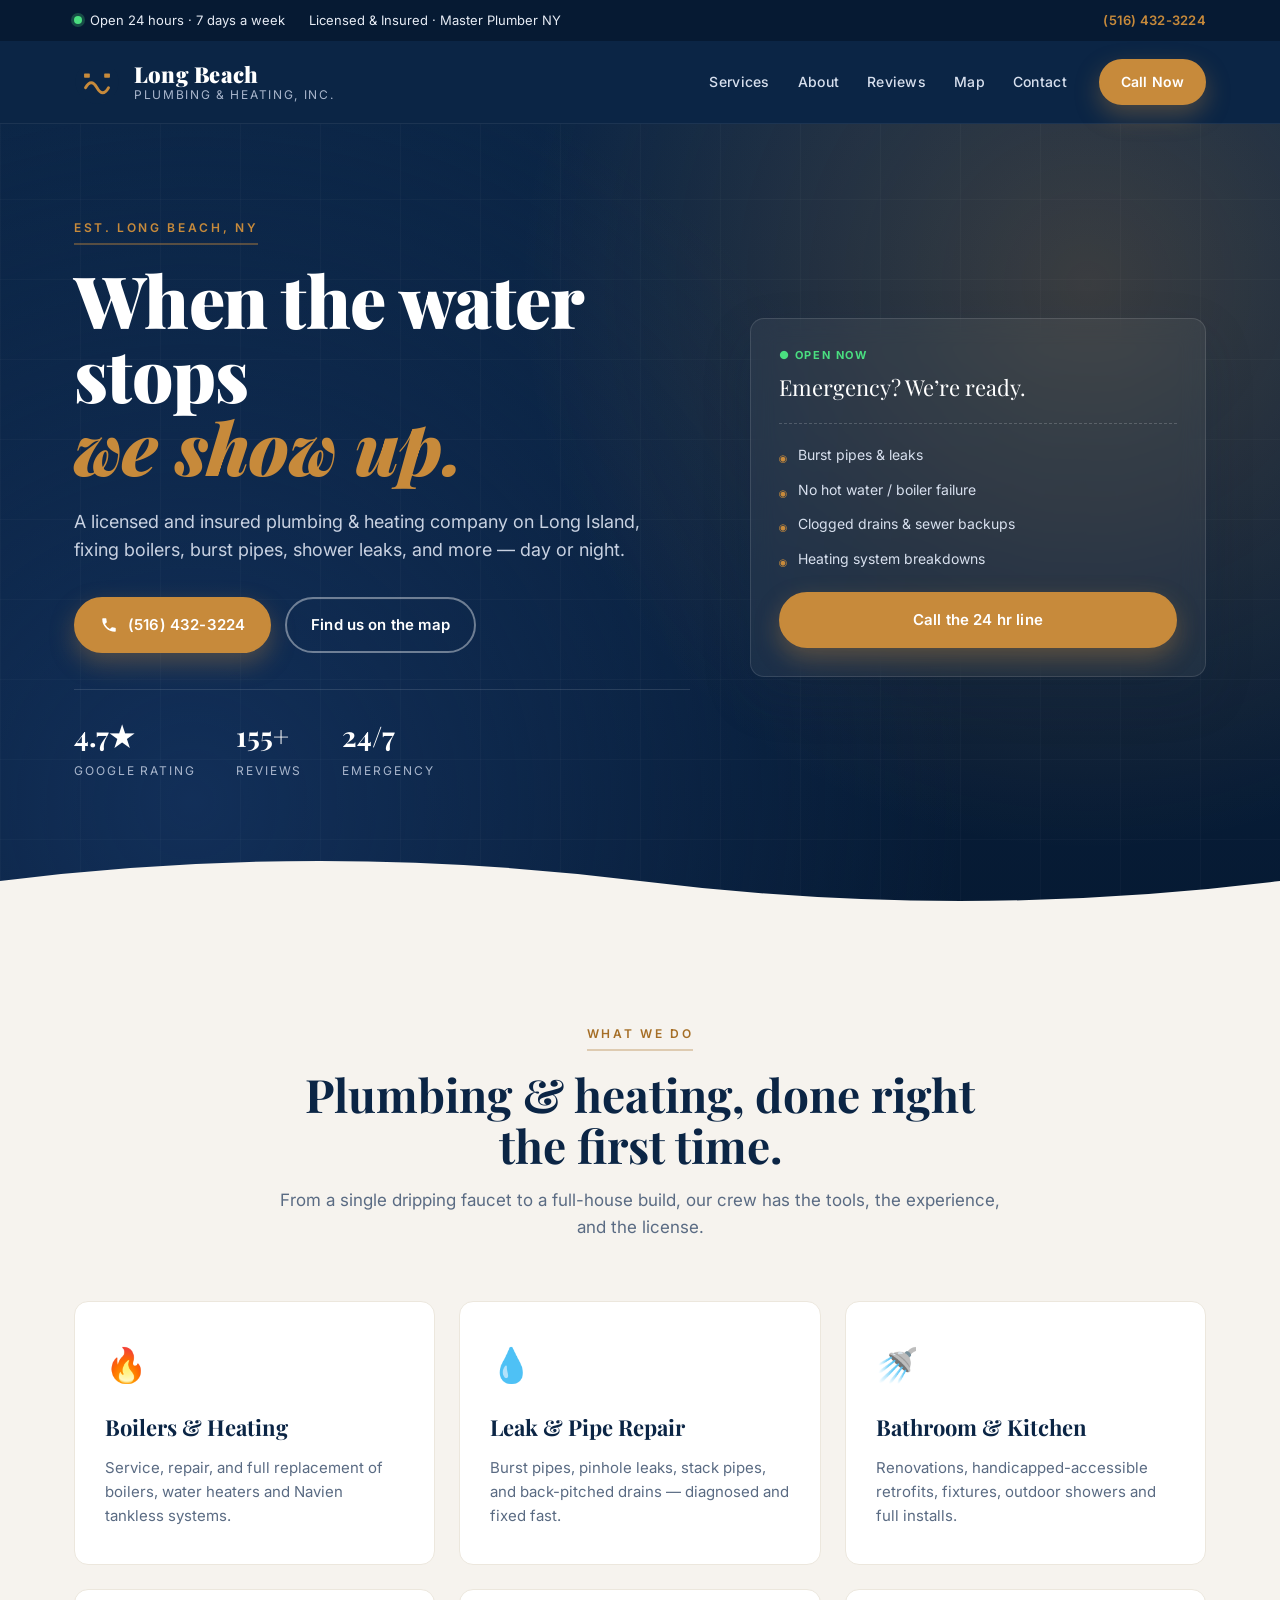
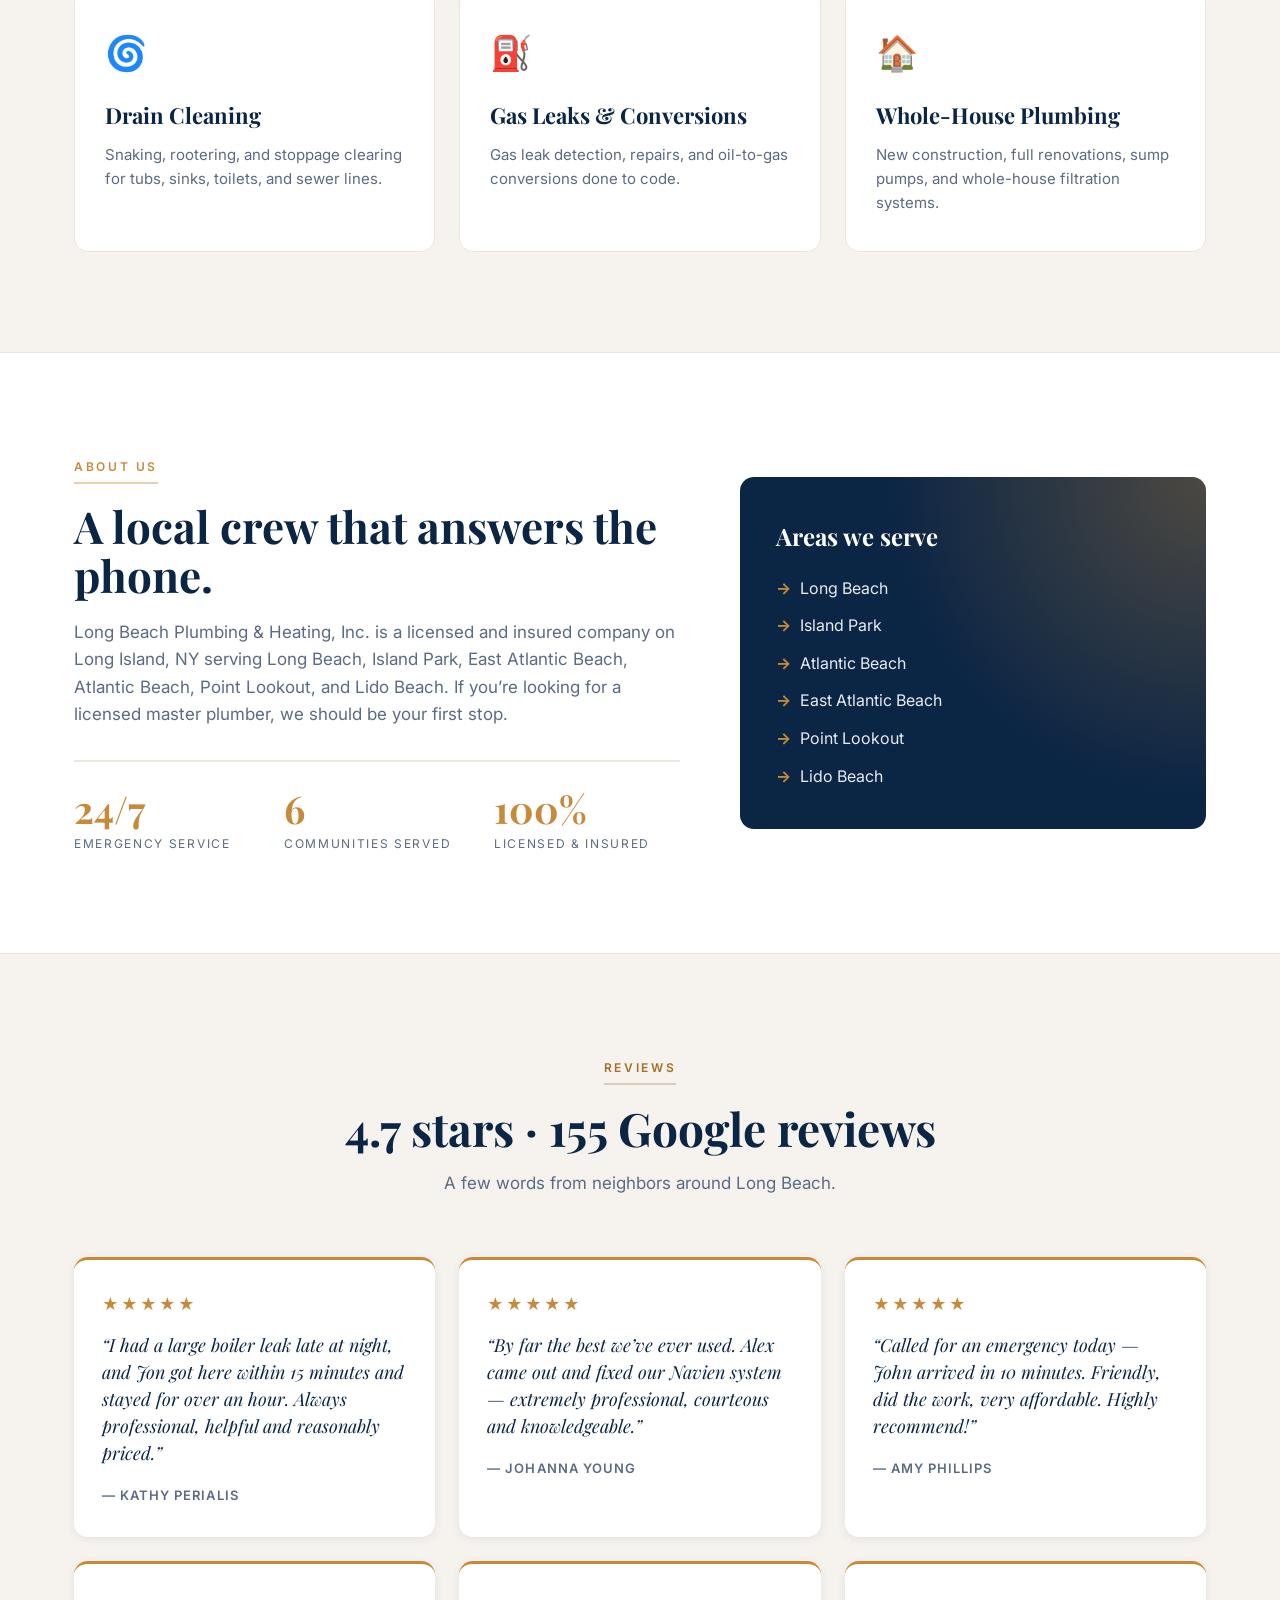
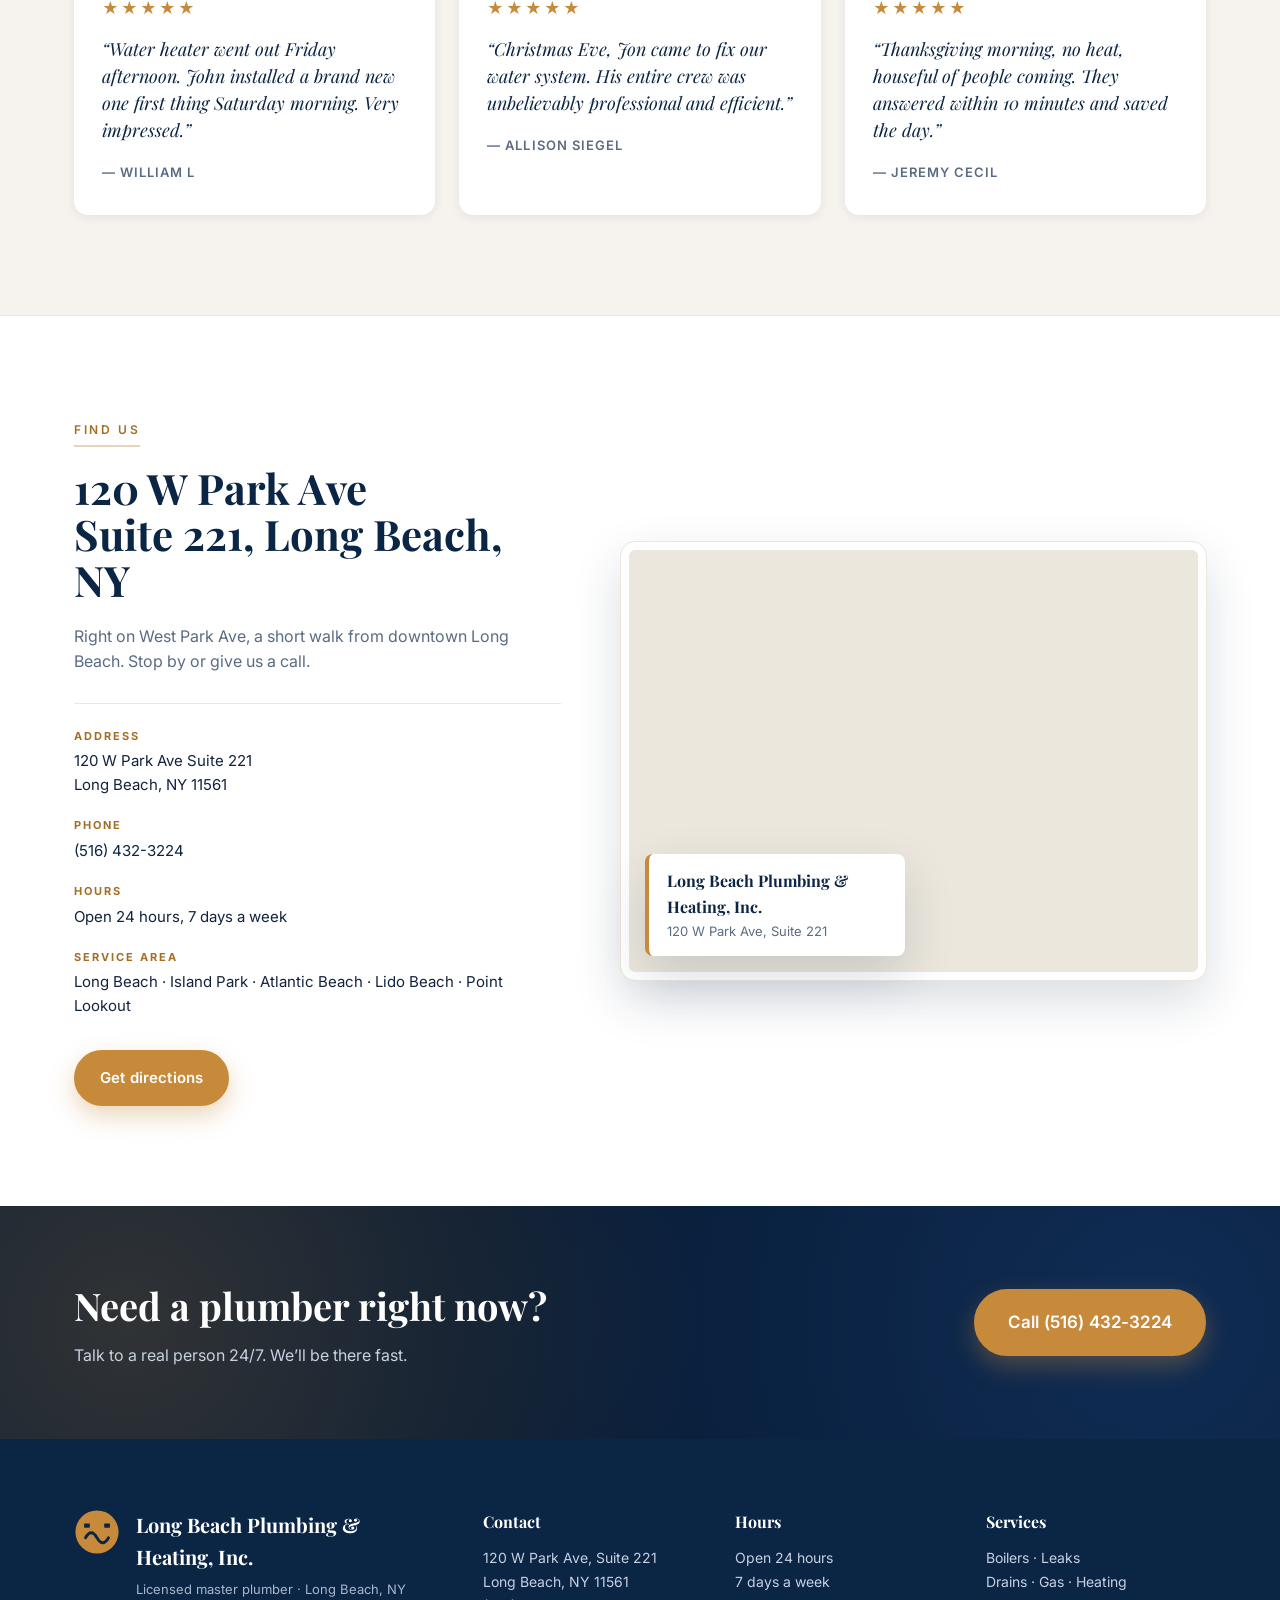
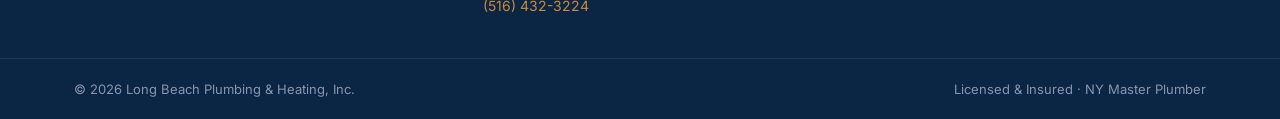
==== index.html @ 498b0de7 "Add Long Beach Plumbing & Heating site with map Build a static single-page site for Long Beach Plumb" ====
<!DOCTYPE html>
<html lang="en">
<head>
  <meta charset="UTF-8" />
  <meta name="viewport" content="width=device-width, initial-scale=1.0" />
  <title>Long Beach Plumbing &amp; Heating, Inc. — Licensed Master Plumbers</title>
  <meta name="description" content="Licensed, insured 24/7 plumbing and heating company serving Long Beach, Island Park, Atlantic Beach, Point Lookout and Lido Beach, NY." />
  <link rel="preconnect" href="https://fonts.googleapis.com" />
  <link rel="preconnect" href="https://fonts.gstatic.com" crossorigin />
  <link href="https://fonts.googleapis.com/css2?family=Inter:wght@400;500;600;700&family=Playfair+Display:wght@700;900&display=swap" rel="stylesheet" />
  <link rel="stylesheet" href="styles.css" />
</head>
<body>
  <!-- ========== TOP BAR ========== -->
  <div class="topbar">
    <div class="topbar-inner">
      <span class="topbar-item"><span class="dot"></span> Open 24 hours &middot; 7 days a week</span>
      <span class="topbar-item">Licensed &amp; Insured &middot; Master Plumber NY</span>
      <a class="topbar-call" href="tel:+15164323224">(516) 432-3224</a>
    </div>
  </div>

  <!-- ========== HEADER ========== -->
  <header class="site-header">
    <div class="container header-inner">
      <a class="brand" href="#top">
        <svg class="brand-mark" viewBox="0 0 64 64" aria-hidden="true">
          <circle cx="32" cy="32" r="30" fill="#0b2545"/>
          <path d="M16 40 Q24 26 32 40 T48 40" stroke="#c78a3b" stroke-width="4" fill="none" stroke-linecap="round"/>
          <rect x="14" y="20" width="8" height="6" rx="1" fill="#c78a3b"/>
          <rect x="42" y="20" width="8" height="6" rx="1" fill="#c78a3b"/>
        </svg>
        <span class="brand-text">
          <span class="brand-name">Long Beach</span>
          <span class="brand-sub">Plumbing &amp; Heating, Inc.</span>
        </span>
      </a>
      <nav class="nav">
        <a href="#services">Services</a>
        <a href="#about">About</a>
        <a href="#reviews">Reviews</a>
        <a href="#map">Map</a>
        <a href="#contact">Contact</a>
      </nav>
      <a class="btn btn-primary header-cta" href="tel:+15164323224">Call Now</a>
    </div>
  </header>

  <!-- ========== HERO ========== -->
  <section class="hero" id="top">
    <div class="hero-bg"></div>
    <div class="container hero-inner">
      <div class="hero-copy">
        <span class="eyebrow">Est. Long Beach, NY</span>
        <h1>When the water stops<br/><span class="accent">we show up.</span></h1>
        <p class="lead">
          A licensed and insured plumbing &amp; heating company on Long Island,
          fixing boilers, burst pipes, shower leaks, and more — day or night.
        </p>
        <div class="hero-cta-row">
          <a class="btn btn-primary" href="tel:+15164323224">
            <svg viewBox="0 0 24 24" width="18" height="18" aria-hidden="true"><path fill="currentColor" d="M6.6 10.8a15.1 15.1 0 006.6 6.6l2.2-2.2a1 1 0 011-.25 11.4 11.4 0 003.6.57 1 1 0 011 1V20a1 1 0 01-1 1A17 17 0 013 4a1 1 0 011-1h3.5a1 1 0 011 1 11.4 11.4 0 00.57 3.6 1 1 0 01-.25 1z"/></svg>
            (516) 432-3224
          </a>
          <a class="btn btn-ghost" href="#map">Find us on the map</a>
        </div>
        <ul class="hero-badges">
          <li><strong>4.7★</strong> Google Rating</li>
          <li><strong>155+</strong> Reviews</li>
          <li><strong>24/7</strong> Emergency</li>
        </ul>
      </div>
      <div class="hero-card">
        <div class="hero-card-head">
          <span class="status-pill">● Open Now</span>
          <span class="hero-card-title">Emergency? We&rsquo;re ready.</span>
        </div>
        <ul class="hero-card-list">
          <li><span>◉</span> Burst pipes &amp; leaks</li>
          <li><span>◉</span> No hot water / boiler failure</li>
          <li><span>◉</span> Clogged drains &amp; sewer backups</li>
          <li><span>◉</span> Heating system breakdowns</li>
        </ul>
        <a class="btn btn-primary btn-block" href="tel:+15164323224">Call the 24 hr line</a>
      </div>
    </div>
    <div class="hero-wave" aria-hidden="true">
      <svg viewBox="0 0 1440 80" preserveAspectRatio="none"><path fill="#f6f3ee" d="M0 40 Q 360 0 720 40 T 1440 40 V80 H0Z"/></svg>
    </div>
  </section>

  <!-- ========== SERVICES ========== -->
  <section class="services" id="services">
    <div class="container">
      <div class="section-head">
        <span class="eyebrow dark">What we do</span>
        <h2>Plumbing &amp; heating, done right the first time.</h2>
        <p>From a single dripping faucet to a full-house build, our crew has the tools, the experience, and the license.</p>
      </div>
      <div class="service-grid">
        <article class="service-card">
          <div class="service-ico">🔥</div>
          <h3>Boilers &amp; Heating</h3>
          <p>Service, repair, and full replacement of boilers, water heaters and Navien tankless systems.</p>
        </article>
        <article class="service-card">
          <div class="service-ico">💧</div>
          <h3>Leak &amp; Pipe Repair</h3>
          <p>Burst pipes, pinhole leaks, stack pipes, and back-pitched drains — diagnosed and fixed fast.</p>
        </article>
        <article class="service-card">
          <div class="service-ico">🚿</div>
          <h3>Bathroom &amp; Kitchen</h3>
          <p>Renovations, handicapped-accessible retrofits, fixtures, outdoor showers and full installs.</p>
        </article>
        <article class="service-card">
          <div class="service-ico">🌀</div>
          <h3>Drain Cleaning</h3>
          <p>Snaking, rootering, and stoppage clearing for tubs, sinks, toilets, and sewer lines.</p>
        </article>
        <article class="service-card">
          <div class="service-ico">⛽</div>
          <h3>Gas Leaks &amp; Conversions</h3>
          <p>Gas leak detection, repairs, and oil-to-gas conversions done to code.</p>
        </article>
        <article class="service-card">
          <div class="service-ico">🏠</div>
          <h3>Whole-House Plumbing</h3>
          <p>New construction, full renovations, sump pumps, and whole-house filtration systems.</p>
        </article>
      </div>
    </div>
  </section>

  <!-- ========== ABOUT ========== -->
  <section class="about" id="about">
    <div class="container about-inner">
      <div class="about-copy">
        <span class="eyebrow">About us</span>
        <h2>A local crew that answers the phone.</h2>
        <p>
          Long Beach Plumbing &amp; Heating, Inc. is a licensed and insured company on Long Island, NY
          serving Long Beach, Island Park, East Atlantic Beach, Atlantic Beach, Point Lookout, and Lido Beach.
          If you&rsquo;re looking for a licensed master plumber, we should be your first stop.
        </p>
        <div class="about-stats">
          <div><strong>24/7</strong><span>Emergency service</span></div>
          <div><strong>6</strong><span>Communities served</span></div>
          <div><strong>100%</strong><span>Licensed &amp; insured</span></div>
        </div>
      </div>
      <div class="about-panel">
        <h3>Areas we serve</h3>
        <ul>
          <li>Long Beach</li>
          <li>Island Park</li>
          <li>Atlantic Beach</li>
          <li>East Atlantic Beach</li>
          <li>Point Lookout</li>
          <li>Lido Beach</li>
        </ul>
      </div>
    </div>
  </section>

  <!-- ========== REVIEWS ========== -->
  <section class="reviews" id="reviews">
    <div class="container">
      <div class="section-head">
        <span class="eyebrow dark">Reviews</span>
        <h2>4.7 stars &middot; 155 Google reviews</h2>
        <p>A few words from neighbors around Long Beach.</p>
      </div>
      <div class="review-grid">
        <figure class="review-card">
          <div class="stars">★★★★★</div>
          <blockquote>
            &ldquo;I had a large boiler leak late at night, and Jon got here within 15 minutes
            and stayed for over an hour. Always professional, helpful and reasonably priced.&rdquo;
          </blockquote>
          <figcaption>— Kathy Perialis</figcaption>
        </figure>
        <figure class="review-card">
          <div class="stars">★★★★★</div>
          <blockquote>
            &ldquo;By far the best we&rsquo;ve ever used. Alex came out and fixed our Navien system —
            extremely professional, courteous and knowledgeable.&rdquo;
          </blockquote>
          <figcaption>— Johanna Young</figcaption>
        </figure>
        <figure class="review-card">
          <div class="stars">★★★★★</div>
          <blockquote>
            &ldquo;Called for an emergency today — John arrived in 10 minutes. Friendly, did the work,
            very affordable. Highly recommend!&rdquo;
          </blockquote>
          <figcaption>— Amy Phillips</figcaption>
        </figure>
        <figure class="review-card">
          <div class="stars">★★★★★</div>
          <blockquote>
            &ldquo;Water heater went out Friday afternoon. John installed a brand new one first thing
            Saturday morning. Very impressed.&rdquo;
          </blockquote>
          <figcaption>— William L</figcaption>
        </figure>
        <figure class="review-card">
          <div class="stars">★★★★★</div>
          <blockquote>
            &ldquo;Christmas Eve, Jon came to fix our water system. His entire crew was unbelievably
            professional and efficient.&rdquo;
          </blockquote>
          <figcaption>— Allison Siegel</figcaption>
        </figure>
        <figure class="review-card">
          <div class="stars">★★★★★</div>
          <blockquote>
            &ldquo;Thanksgiving morning, no heat, houseful of people coming. They answered within 10
            minutes and saved the day.&rdquo;
          </blockquote>
          <figcaption>— Jeremy Cecil</figcaption>
        </figure>
      </div>
    </div>
  </section>

  <!-- ========== MAP ========== -->
  <section class="map-section" id="map">
    <div class="container map-inner">
      <div class="map-copy">
        <span class="eyebrow dark">Find us</span>
        <h2>120 W Park Ave<br/>Suite 221, Long Beach, NY</h2>
        <p>Right on West Park Ave, a short walk from downtown Long Beach. Stop by or give us a call.</p>
        <dl class="map-info">
          <div>
            <dt>Address</dt>
            <dd>120 W Park Ave Suite 221<br/>Long Beach, NY 11561</dd>
          </div>
          <div>
            <dt>Phone</dt>
            <dd><a href="tel:+15164323224">(516) 432-3224</a></dd>
          </div>
          <div>
            <dt>Hours</dt>
            <dd>Open 24 hours, 7 days a week</dd>
          </div>
          <div>
            <dt>Service area</dt>
            <dd>Long Beach &middot; Island Park &middot; Atlantic Beach &middot; Lido Beach &middot; Point Lookout</dd>
          </div>
        </dl>
        <a class="btn btn-primary" href="https://www.google.com/maps/dir/?api=1&destination=120+W+Park+Ave+Suite+221,+Long+Beach,+NY+11561" target="_blank" rel="noopener">Get directions</a>
      </div>
      <div class="map-frame">
        <div class="map-frame-inner">
          <iframe
            title="Map to Long Beach Plumbing & Heating, Inc."
            src="https://www.google.com/maps?q=120+W+Park+Ave+Suite+221,+Long+Beach,+NY+11561&output=embed"
            loading="lazy"
            referrerpolicy="no-referrer-when-downgrade"
            allowfullscreen></iframe>
        </div>
        <div class="map-tag">
          <strong>Long Beach Plumbing &amp; Heating, Inc.</strong>
          <span>120 W Park Ave, Suite 221</span>
        </div>
      </div>
    </div>
  </section>

  <!-- ========== CTA STRIP ========== -->
  <section class="cta-strip" id="contact">
    <div class="container cta-inner">
      <div>
        <h2>Need a plumber right now?</h2>
        <p>Talk to a real person 24/7. We&rsquo;ll be there fast.</p>
      </div>
      <a class="btn btn-primary btn-lg" href="tel:+15164323224">Call (516) 432-3224</a>
    </div>
  </section>

  <!-- ========== FOOTER ========== -->
  <footer class="site-footer">
    <div class="container footer-inner">
      <div class="footer-brand">
        <svg class="brand-mark" viewBox="0 0 64 64" aria-hidden="true">
          <circle cx="32" cy="32" r="30" fill="#c78a3b"/>
          <path d="M16 40 Q24 26 32 40 T48 40" stroke="#0b2545" stroke-width="4" fill="none" stroke-linecap="round"/>
          <rect x="14" y="20" width="8" height="6" rx="1" fill="#0b2545"/>
          <rect x="42" y="20" width="8" height="6" rx="1" fill="#0b2545"/>
        </svg>
        <div>
          <strong>Long Beach Plumbing &amp; Heating, Inc.</strong>
          <p>Licensed master plumber &middot; Long Beach, NY</p>
        </div>
      </div>
      <div class="footer-cols">
        <div>
          <h4>Contact</h4>
          <p>120 W Park Ave, Suite 221<br/>Long Beach, NY 11561</p>
          <p><a href="tel:+15164323224">(516) 432-3224</a></p>
        </div>
        <div>
          <h4>Hours</h4>
          <p>Open 24 hours<br/>7 days a week</p>
        </div>
        <div>
          <h4>Services</h4>
          <p>Boilers &middot; Leaks<br/>Drains &middot; Gas &middot; Heating</p>
        </div>
      </div>
    </div>
    <div class="footer-bottom">
      <div class="container">
        <span>&copy; <span id="year"></span> Long Beach Plumbing &amp; Heating, Inc.</span>
        <span>Licensed &amp; Insured &middot; NY Master Plumber</span>
      </div>
    </div>
  </footer>

  <script src="script.js"></script>
</body>
</html>
---- styles.css ----
/* ============================================================
   Long Beach Plumbing & Heating — styles
   Palette: deep navy + warm copper + bone background
   Feel: editorial / masthead-style, distinct from our other
   lawn-service site which used a green/organic aesthetic.
   ============================================================ */

:root {
  --navy: #0b2545;
  --navy-2: #13315c;
  --navy-deep: #061a33;
  --copper: #c78a3b;
  --copper-dark: #a56e26;
  --bone: #f6f3ee;
  --bone-2: #ece7dd;
  --ink: #12233d;
  --muted: #5a6b83;
  --white: #ffffff;
  --radius: 14px;
  --radius-sm: 8px;
  --shadow-sm: 0 2px 10px rgba(11, 37, 69, 0.08);
  --shadow: 0 20px 50px rgba(11, 37, 69, 0.16);
  --serif: "Playfair Display", Georgia, serif;
  --sans: "Inter", system-ui, -apple-system, Segoe UI, Roboto, sans-serif;
}

* { box-sizing: border-box; }

html { scroll-behavior: smooth; }

body {
  margin: 0;
  font-family: var(--sans);
  color: var(--ink);
  background: var(--bone);
  line-height: 1.6;
  -webkit-font-smoothing: antialiased;
}

img, svg { max-width: 100%; display: block; }

a { color: var(--navy); text-decoration: none; }
a:hover { color: var(--copper-dark); }

.container {
  width: 100%;
  max-width: 1180px;
  margin: 0 auto;
  padding: 0 24px;
}

/* ---------- Buttons ---------- */
.btn {
  display: inline-flex;
  align-items: center;
  justify-content: center;
  gap: 10px;
  padding: 14px 24px;
  border-radius: 999px;
  font-weight: 600;
  font-size: 15px;
  letter-spacing: 0.01em;
  cursor: pointer;
  border: 2px solid transparent;
  transition: transform .15s ease, box-shadow .15s ease, background .15s ease, color .15s ease;
  white-space: nowrap;
}
.btn-primary {
  background: var(--copper);
  color: #fff;
  border-color: var(--copper);
  box-shadow: 0 10px 24px rgba(199, 138, 59, 0.35);
}
.btn-primary:hover {
  background: var(--copper-dark);
  border-color: var(--copper-dark);
  color: #fff;
  transform: translateY(-1px);
}
.btn-ghost {
  background: transparent;
  color: #fff;
  border-color: rgba(255,255,255,0.4);
}
.btn-ghost:hover {
  background: rgba(255,255,255,0.08);
  color: #fff;
}
.btn-block { width: 100%; }
.btn-lg { padding: 18px 32px; font-size: 17px; }

/* ---------- Top Bar ---------- */
.topbar {
  background: var(--navy-deep);
  color: #e7ecf5;
  font-size: 13px;
}
.topbar-inner {
  max-width: 1180px;
  margin: 0 auto;
  padding: 10px 24px;
  display: flex;
  align-items: center;
  gap: 24px;
  flex-wrap: wrap;
}
.topbar-item { display: inline-flex; align-items: center; gap: 8px; }
.dot {
  width: 8px; height: 8px; border-radius: 50%;
  background: #4ade80; box-shadow: 0 0 0 3px rgba(74, 222, 128, 0.25);
}
.topbar-call {
  margin-left: auto;
  color: var(--copper);
  font-weight: 600;
  letter-spacing: 0.02em;
}
.topbar-call:hover { color: #e8a458; }

/* ---------- Header ---------- */
.site-header {
  background: var(--navy);
  color: #fff;
  position: sticky;
  top: 0;
  z-index: 50;
  border-bottom: 1px solid rgba(255,255,255,0.07);
}
.header-inner {
  display: flex;
  align-items: center;
  gap: 32px;
  padding-top: 18px;
  padding-bottom: 18px;
}
.brand {
  display: flex; align-items: center; gap: 14px;
  color: #fff;
}
.brand:hover { color: #fff; }
.brand-mark { width: 46px; height: 46px; flex-shrink: 0; }
.brand-text { display: flex; flex-direction: column; line-height: 1.1; }
.brand-name {
  font-family: var(--serif);
  font-weight: 900;
  font-size: 22px;
  letter-spacing: 0.01em;
}
.brand-sub {
  font-size: 12px;
  letter-spacing: 0.14em;
  text-transform: uppercase;
  color: #a9b6cc;
  margin-top: 2px;
}
.nav {
  display: flex;
  gap: 28px;
  margin-left: auto;
}
.nav a {
  color: #d8e0ee;
  font-size: 14px;
  font-weight: 500;
  letter-spacing: 0.02em;
  position: relative;
  padding: 6px 0;
}
.nav a::after {
  content: "";
  position: absolute;
  left: 0; right: 0; bottom: 0;
  height: 2px;
  background: var(--copper);
  transform: scaleX(0);
  transform-origin: left;
  transition: transform .25s ease;
}
.nav a:hover { color: #fff; }
.nav a:hover::after { transform: scaleX(1); }
.header-cta { padding: 10px 20px; font-size: 14px; }

/* ---------- Hero ---------- */
.hero {
  position: relative;
  background: var(--navy);
  color: #fff;
  overflow: hidden;
  padding: 90px 0 140px;
}
.hero-bg {
  position: absolute;
  inset: 0;
  background:
    radial-gradient(circle at 85% 20%, rgba(199,138,59,0.25) 0%, transparent 45%),
    radial-gradient(circle at 15% 85%, rgba(19,49,92,0.9) 0%, transparent 60%),
    linear-gradient(180deg, #0b2545 0%, #061a33 100%);
}
.hero-bg::before {
  content: "";
  position: absolute;
  inset: 0;
  background-image:
    repeating-linear-gradient(90deg, rgba(255,255,255,0.035) 0 1px, transparent 1px 80px),
    repeating-linear-gradient(0deg,  rgba(255,255,255,0.035) 0 1px, transparent 1px 80px);
  opacity: 0.7;
}
.hero-inner {
  position: relative;
  display: grid;
  grid-template-columns: 1.35fr 1fr;
  gap: 60px;
  align-items: center;
}
.eyebrow {
  display: inline-block;
  font-size: 12px;
  font-weight: 600;
  letter-spacing: 0.22em;
  text-transform: uppercase;
  color: var(--copper);
  margin-bottom: 18px;
  padding-bottom: 6px;
  border-bottom: 2px solid rgba(199,138,59,0.4);
}
.eyebrow.dark { color: var(--copper-dark); border-color: rgba(165,110,38,0.3); }

.hero h1 {
  font-family: var(--serif);
  font-weight: 900;
  font-size: clamp(42px, 6vw, 72px);
  line-height: 1.02;
  margin: 0 0 24px;
  letter-spacing: -0.01em;
}
.hero h1 .accent {
  font-style: italic;
  color: var(--copper);
}
.lead {
  font-size: 18px;
  color: #c8d1e1;
  max-width: 52ch;
  margin: 0 0 32px;
}
.hero-cta-row {
  display: flex;
  gap: 14px;
  flex-wrap: wrap;
  margin-bottom: 36px;
}
.hero-badges {
  list-style: none;
  padding: 0; margin: 0;
  display: flex;
  gap: 40px;
  flex-wrap: wrap;
  border-top: 1px solid rgba(255,255,255,0.12);
  padding-top: 24px;
}
.hero-badges li {
  display: flex;
  flex-direction: column;
  font-size: 12px;
  letter-spacing: 0.16em;
  text-transform: uppercase;
  color: #a9b6cc;
}
.hero-badges strong {
  font-family: var(--serif);
  font-size: 28px;
  color: #fff;
  letter-spacing: 0;
  margin-bottom: 2px;
}

.hero-card {
  background: rgba(255,255,255,0.05);
  backdrop-filter: blur(12px);
  -webkit-backdrop-filter: blur(12px);
  border: 1px solid rgba(255,255,255,0.12);
  border-radius: var(--radius);
  padding: 28px;
  box-shadow: var(--shadow);
}
.hero-card-head {
  display: flex;
  flex-direction: column;
  gap: 6px;
  margin-bottom: 20px;
  padding-bottom: 18px;
  border-bottom: 1px dashed rgba(255,255,255,0.18);
}
.status-pill {
  display: inline-flex;
  align-items: center;
  gap: 6px;
  font-size: 11px;
  font-weight: 700;
  letter-spacing: 0.14em;
  text-transform: uppercase;
  color: #4ade80;
  align-self: flex-start;
}
.hero-card-title {
  font-family: var(--serif);
  font-size: 22px;
  color: #fff;
}
.hero-card-list {
  list-style: none;
  padding: 0; margin: 0 0 22px;
  display: grid;
  gap: 12px;
}
.hero-card-list li {
  display: flex;
  gap: 10px;
  font-size: 14px;
  color: #d8e0ee;
}
.hero-card-list span {
  color: var(--copper);
  font-size: 10px;
  margin-top: 6px;
}

.hero-wave {
  position: absolute;
  bottom: -1px; left: 0; right: 0;
  line-height: 0;
}
.hero-wave svg {
  width: 100%;
  height: 80px;
  display: block;
}

/* ---------- Section heads ---------- */
.section-head {
  text-align: center;
  max-width: 720px;
  margin: 0 auto 60px;
}
.section-head h2 {
  font-family: var(--serif);
  font-size: clamp(30px, 4vw, 46px);
  line-height: 1.1;
  margin: 0 0 16px;
  color: var(--navy);
}
.section-head p {
  font-size: 17px;
  color: var(--muted);
  margin: 0;
}

/* ---------- Services ---------- */
.services {
  padding: 100px 0;
  background: var(--bone);
}
.service-grid {
  display: grid;
  grid-template-columns: repeat(3, 1fr);
  gap: 24px;
}
.service-card {
  background: #fff;
  border: 1px solid var(--bone-2);
  border-radius: var(--radius);
  padding: 36px 30px;
  transition: transform .25s ease, box-shadow .25s ease, border-color .25s ease;
  position: relative;
  overflow: hidden;
}
.service-card::before {
  content: "";
  position: absolute;
  left: 0; top: 0; bottom: 0;
  width: 4px;
  background: var(--copper);
  transform: scaleY(0);
  transform-origin: top;
  transition: transform .3s ease;
}
.service-card:hover {
  transform: translateY(-4px);
  box-shadow: var(--shadow);
  border-color: transparent;
}
.service-card:hover::before { transform: scaleY(1); }
.service-ico {
  font-size: 34px;
  margin-bottom: 18px;
}
.service-card h3 {
  font-family: var(--serif);
  font-size: 22px;
  margin: 0 0 10px;
  color: var(--navy);
}
.service-card p {
  margin: 0;
  color: var(--muted);
  font-size: 15px;
}

/* ---------- About ---------- */
.about {
  padding: 100px 0;
  background: #fff;
  border-top: 1px solid var(--bone-2);
  border-bottom: 1px solid var(--bone-2);
}
.about-inner {
  display: grid;
  grid-template-columns: 1.3fr 1fr;
  gap: 60px;
  align-items: center;
}
.about-copy h2 {
  font-family: var(--serif);
  font-size: clamp(30px, 4vw, 44px);
  line-height: 1.1;
  margin: 0 0 20px;
  color: var(--navy);
}
.about-copy p {
  color: var(--muted);
  font-size: 17px;
  margin: 0 0 32px;
  max-width: 56ch;
}
.about-stats {
  display: grid;
  grid-template-columns: repeat(3, 1fr);
  gap: 24px;
  border-top: 2px solid var(--bone-2);
  padding-top: 28px;
}
.about-stats div {
  display: flex;
  flex-direction: column;
}
.about-stats strong {
  font-family: var(--serif);
  font-size: 38px;
  color: var(--copper);
  line-height: 1;
  margin-bottom: 6px;
}
.about-stats span {
  font-size: 12px;
  letter-spacing: 0.14em;
  text-transform: uppercase;
  color: var(--muted);
}
.about-panel {
  background: var(--navy);
  color: #fff;
  padding: 40px 36px;
  border-radius: var(--radius);
  position: relative;
  overflow: hidden;
}
.about-panel::before {
  content: "";
  position: absolute;
  inset: 0;
  background:
    radial-gradient(circle at 100% 0%, rgba(199,138,59,0.35) 0%, transparent 55%);
}
.about-panel h3 {
  font-family: var(--serif);
  font-size: 24px;
  margin: 0 0 20px;
  position: relative;
}
.about-panel ul {
  position: relative;
  list-style: none;
  padding: 0; margin: 0;
  display: grid;
  gap: 12px;
}
.about-panel li {
  padding-left: 24px;
  position: relative;
  font-size: 16px;
  color: #e7ecf5;
}
.about-panel li::before {
  content: "→";
  position: absolute;
  left: 0;
  color: var(--copper);
  font-weight: 700;
}

/* ---------- Reviews ---------- */
.reviews {
  padding: 100px 0;
  background: var(--bone);
}
.review-grid {
  display: grid;
  grid-template-columns: repeat(3, 1fr);
  gap: 24px;
}
.review-card {
  background: #fff;
  border-radius: var(--radius);
  padding: 32px 28px;
  margin: 0;
  box-shadow: var(--shadow-sm);
  position: relative;
  border-top: 3px solid var(--copper);
}
.stars {
  color: var(--copper);
  letter-spacing: 2px;
  font-size: 16px;
  margin-bottom: 14px;
}
.review-card blockquote {
  margin: 0 0 18px;
  font-family: var(--serif);
  font-size: 18px;
  line-height: 1.5;
  color: var(--navy);
  font-style: italic;
}
.review-card figcaption {
  font-size: 13px;
  letter-spacing: 0.08em;
  text-transform: uppercase;
  color: var(--muted);
  font-weight: 600;
}

/* ---------- Map ---------- */
.map-section {
  padding: 100px 0;
  background: #fff;
  border-top: 1px solid var(--bone-2);
}
.map-inner {
  display: grid;
  grid-template-columns: 1fr 1.2fr;
  gap: 60px;
  align-items: center;
}
.map-copy h2 {
  font-family: var(--serif);
  font-size: clamp(28px, 4vw, 42px);
  line-height: 1.1;
  margin: 0 0 20px;
  color: var(--navy);
}
.map-copy p {
  color: var(--muted);
  margin: 0 0 28px;
  font-size: 16px;
  max-width: 44ch;
}
.map-info {
  margin: 0 0 32px;
  padding: 0;
  display: grid;
  gap: 20px;
  border-top: 1px solid var(--bone-2);
  padding-top: 24px;
}
.map-info dt {
  font-size: 11px;
  letter-spacing: 0.18em;
  text-transform: uppercase;
  color: var(--copper-dark);
  font-weight: 700;
  margin-bottom: 4px;
}
.map-info dd {
  margin: 0;
  font-size: 15px;
  color: var(--ink);
}
.map-frame {
  position: relative;
}
.map-frame-inner {
  position: relative;
  border-radius: var(--radius);
  overflow: hidden;
  box-shadow: var(--shadow);
  border: 8px solid #fff;
  outline: 1px solid var(--bone-2);
  aspect-ratio: 4 / 3;
  background: var(--bone-2);
}
.map-frame-inner iframe {
  width: 100%;
  height: 100%;
  border: 0;
  display: block;
}
.map-tag {
  position: absolute;
  left: 24px;
  bottom: 24px;
  background: #fff;
  padding: 14px 18px;
  border-radius: var(--radius-sm);
  box-shadow: var(--shadow);
  border-left: 4px solid var(--copper);
  display: flex;
  flex-direction: column;
  gap: 2px;
  max-width: 260px;
}
.map-tag strong {
  font-family: var(--serif);
  font-size: 16px;
  color: var(--navy);
}
.map-tag span {
  font-size: 13px;
  color: var(--muted);
}

/* ---------- CTA Strip ---------- */
.cta-strip {
  background: var(--navy-deep);
  color: #fff;
  padding: 70px 0;
  position: relative;
  overflow: hidden;
}
.cta-strip::before {
  content: "";
  position: absolute;
  inset: 0;
  background:
    radial-gradient(circle at 10% 50%, rgba(199,138,59,0.22) 0%, transparent 50%),
    radial-gradient(circle at 90% 50%, rgba(19,49,92,0.8) 0%, transparent 60%);
}
.cta-inner {
  position: relative;
  display: flex;
  align-items: center;
  justify-content: space-between;
  gap: 32px;
  flex-wrap: wrap;
}
.cta-strip h2 {
  font-family: var(--serif);
  font-size: clamp(26px, 3.5vw, 38px);
  margin: 0 0 6px;
}
.cta-strip p {
  margin: 0;
  color: #c8d1e1;
  font-size: 16px;
}

/* ---------- Footer ---------- */
.site-footer {
  background: var(--navy);
  color: #c8d1e1;
}
.footer-inner {
  display: grid;
  grid-template-columns: 1fr 2fr;
  gap: 48px;
  padding: 70px 24px 40px;
  max-width: 1180px;
  margin: 0 auto;
}
.footer-brand {
  display: flex;
  gap: 16px;
  align-items: flex-start;
}
.footer-brand strong {
  font-family: var(--serif);
  font-size: 20px;
  color: #fff;
  display: block;
}
.footer-brand p {
  margin: 6px 0 0;
  font-size: 13px;
  color: #a9b6cc;
}
.footer-cols {
  display: grid;
  grid-template-columns: repeat(3, 1fr);
  gap: 32px;
}
.footer-cols h4 {
  font-family: var(--serif);
  color: #fff;
  font-size: 16px;
  margin: 0 0 12px;
}
.footer-cols p {
  margin: 0;
  font-size: 14px;
  line-height: 1.7;
}
.footer-cols a { color: var(--copper); }
.footer-bottom {
  border-top: 1px solid rgba(255,255,255,0.08);
  padding: 20px 0;
  font-size: 13px;
  color: #8896ad;
}
.footer-bottom .container {
  display: flex;
  justify-content: space-between;
  gap: 16px;
  flex-wrap: wrap;
}

/* ---------- Responsive ---------- */
@media (max-width: 960px) {
  .hero { padding: 70px 0 120px; }
  .hero-inner { grid-template-columns: 1fr; gap: 40px; }
  .service-grid { grid-template-columns: repeat(2, 1fr); }
  .review-grid { grid-template-columns: repeat(2, 1fr); }
  .about-inner { grid-template-columns: 1fr; gap: 40px; }
  .map-inner { grid-template-columns: 1fr; gap: 40px; }
  .footer-inner { grid-template-columns: 1fr; }
  .footer-cols { grid-template-columns: repeat(3, 1fr); }
  .nav { display: none; }
}

@media (max-width: 640px) {
  .topbar-inner { gap: 12px; font-size: 12px; }
  .topbar-call { margin-left: 0; }
  .header-cta { display: none; }
  .header-inner { gap: 16px; }
  .brand-name { font-size: 18px; }
  .brand-sub { font-size: 10px; }
  .hero-badges { gap: 24px; }
  .hero-badges strong { font-size: 22px; }
  .service-grid { grid-template-columns: 1fr; }
  .review-grid { grid-template-columns: 1fr; }
  .about-stats { grid-template-columns: repeat(3, 1fr); gap: 12px; }
  .about-stats strong { font-size: 28px; }
  .footer-cols { grid-template-columns: 1fr; }
  .cta-inner { flex-direction: column; text-align: center; }
}
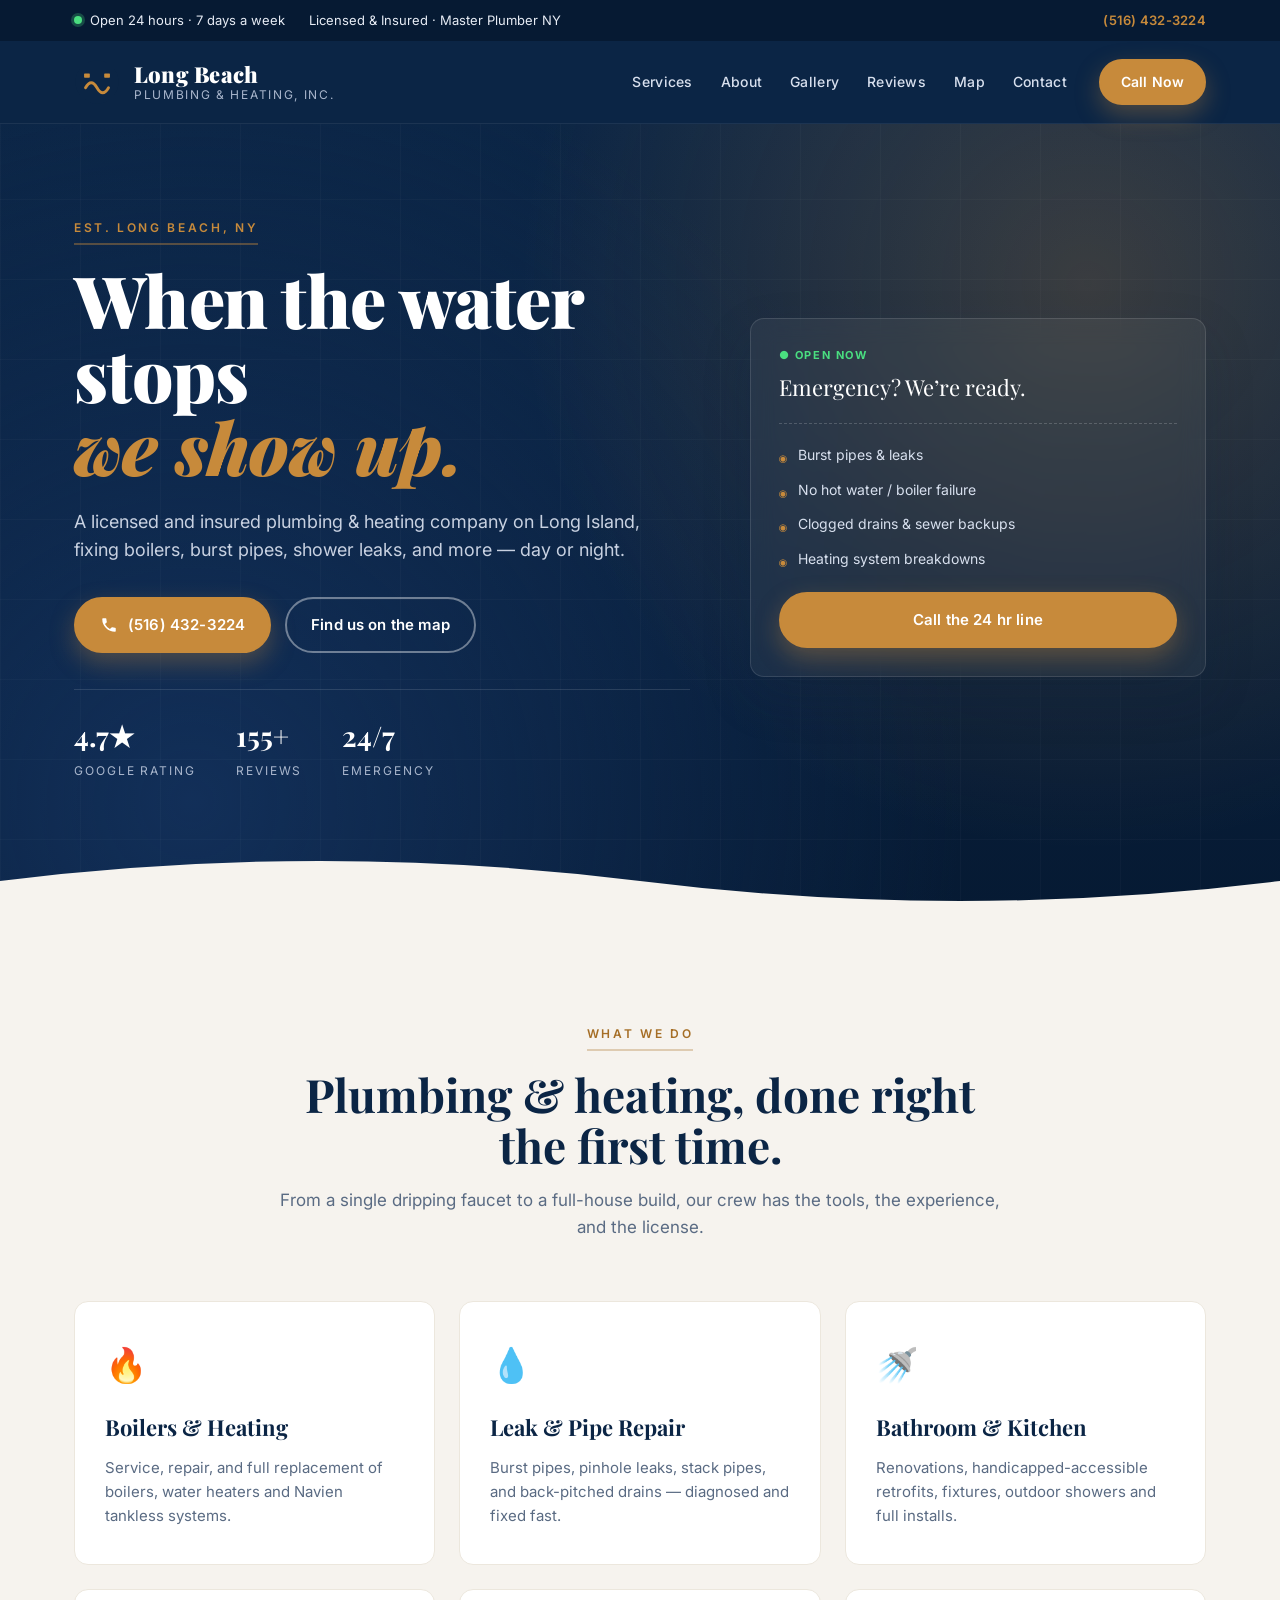
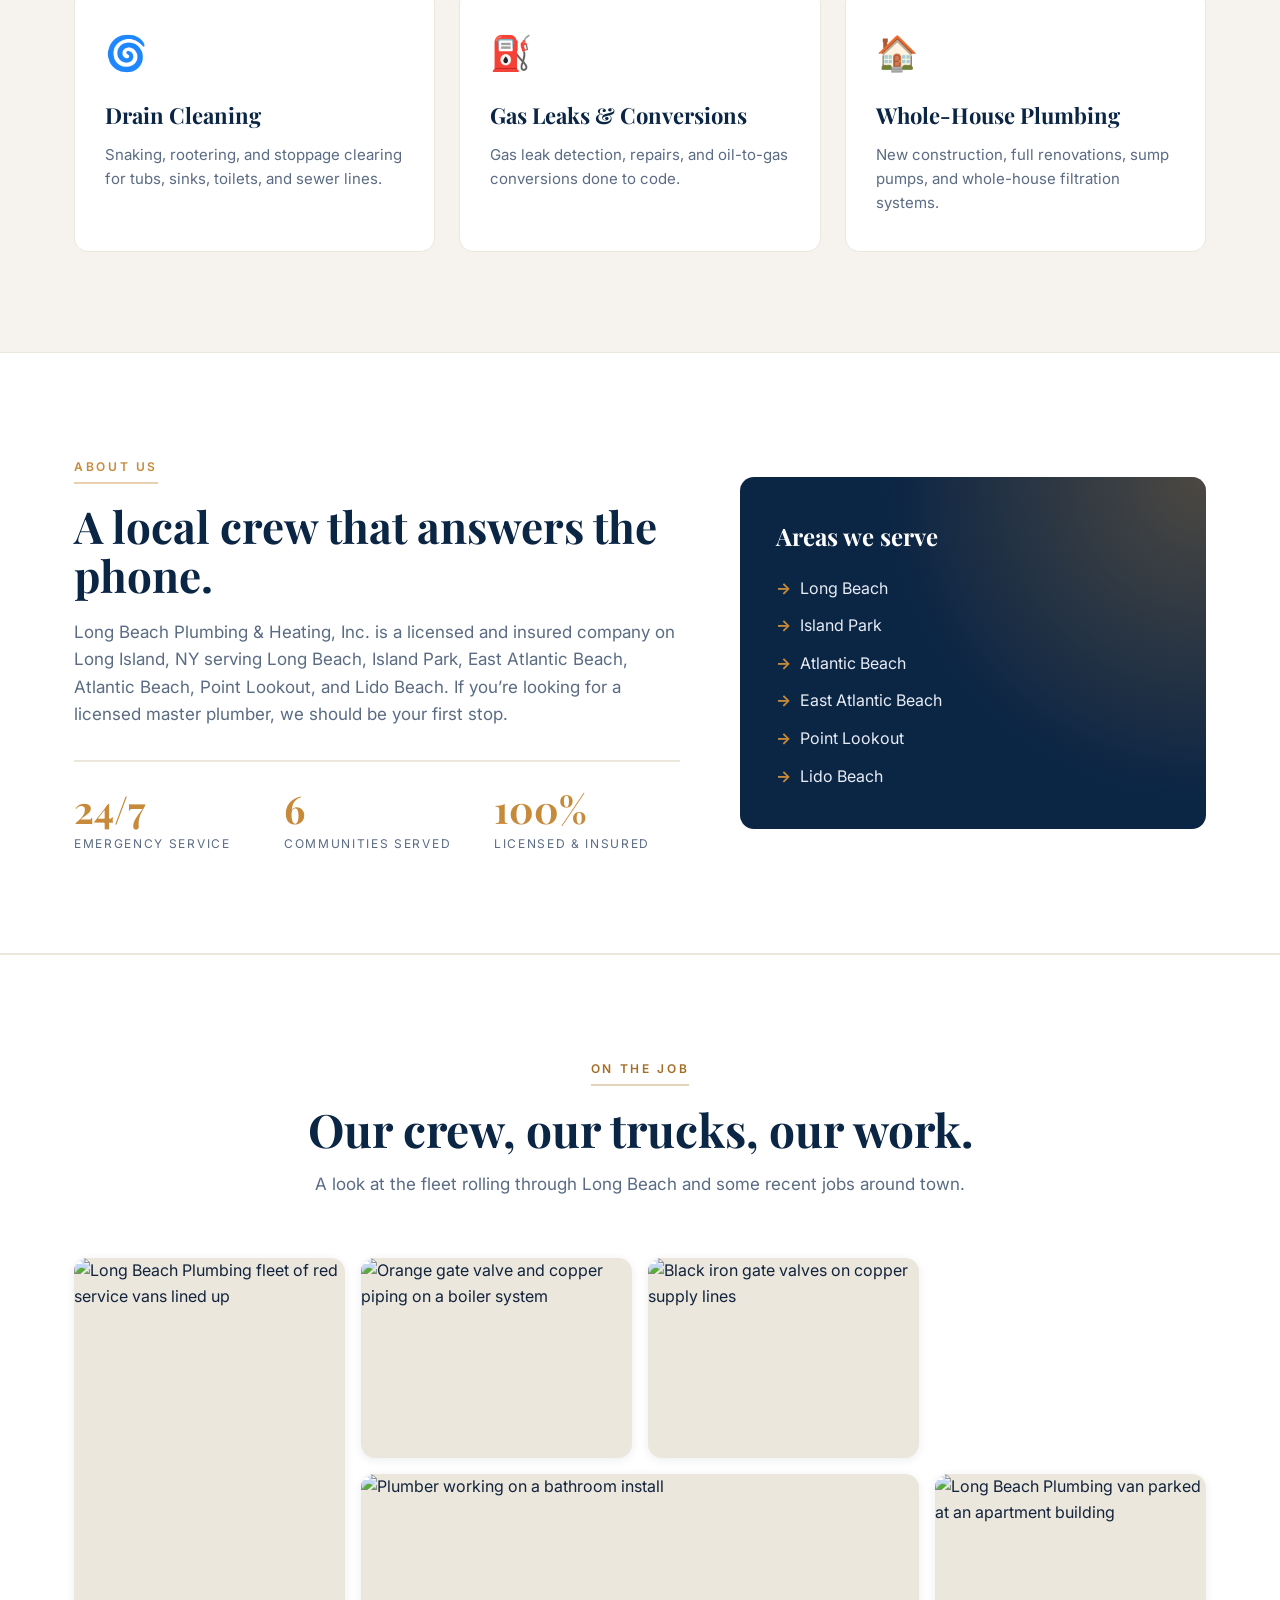
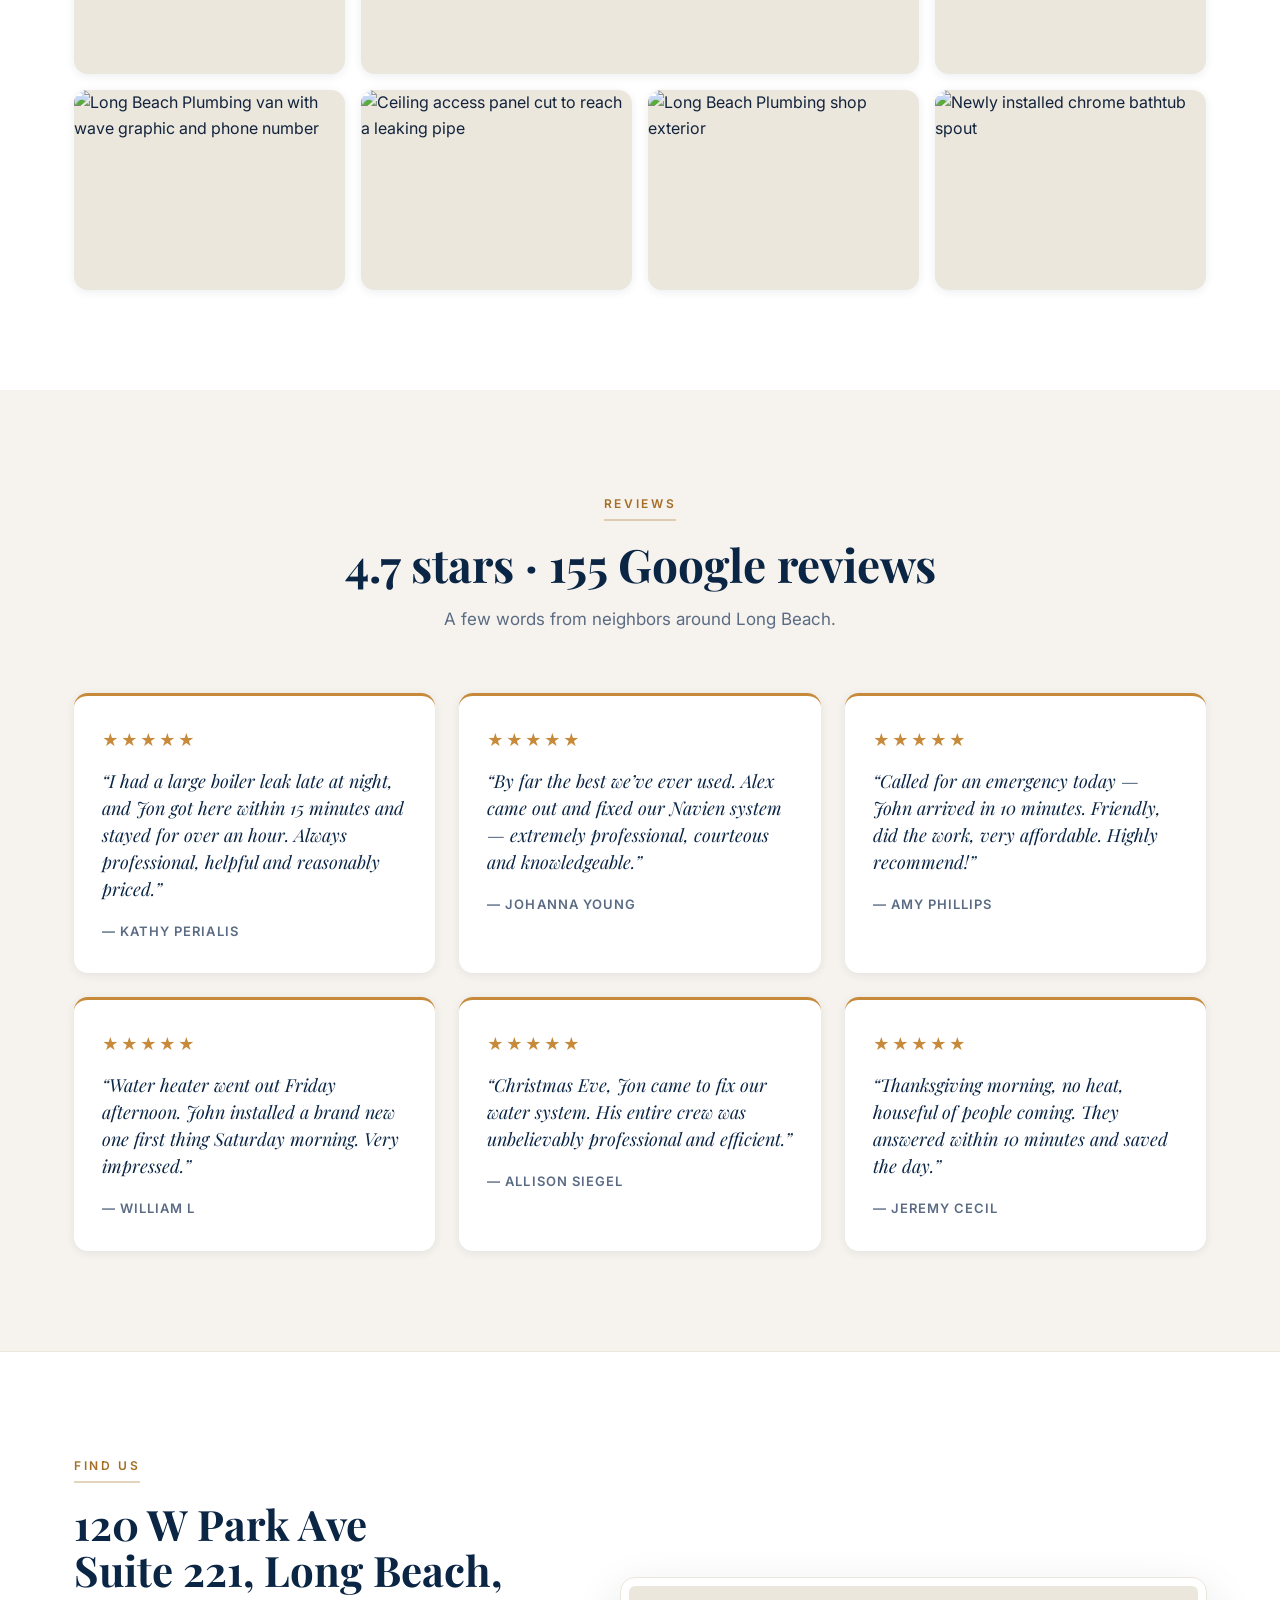
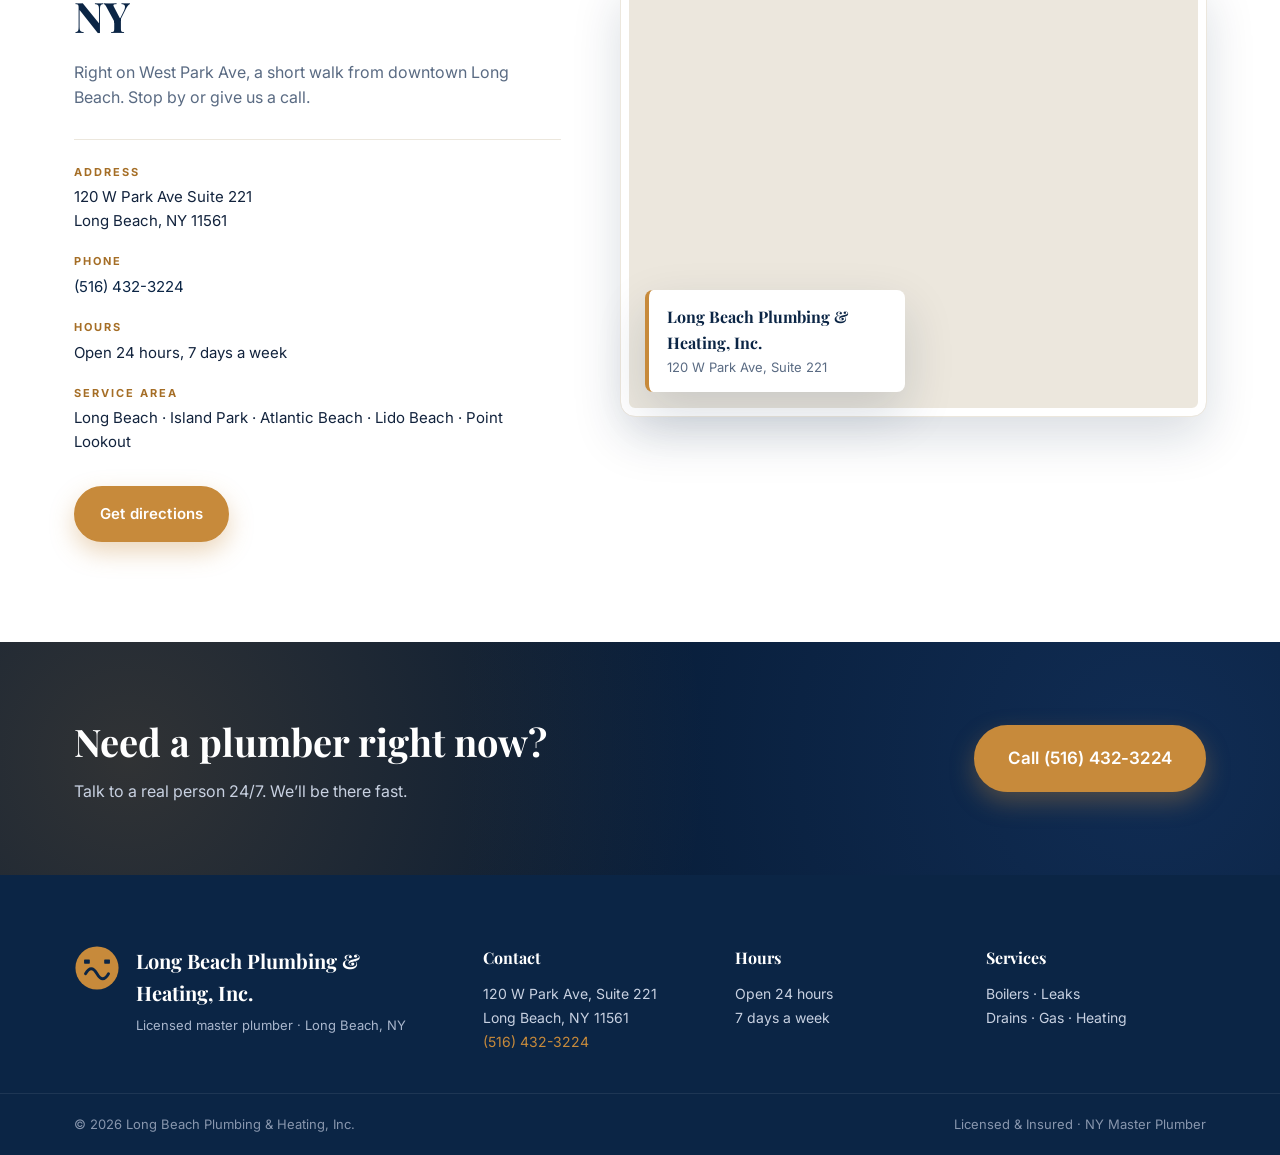
==== commit d8d344d1: "Add photo gallery section Insert a masonry-style gallery between About and Reviews, wired to images " ====
--- a/index.html
+++ b/index.html
@@ -38,6 +38,7 @@
       <nav class="nav">
         <a href="#services">Services</a>
         <a href="#about">About</a>
+        <a href="#gallery">Gallery</a>
         <a href="#reviews">Reviews</a>
         <a href="#map">Map</a>
         <a href="#contact">Contact</a>
@@ -159,6 +160,55 @@
           <li>Point Lookout</li>
           <li>Lido Beach</li>
         </ul>
+      </div>
+    </div>
+  </section>
+
+  <!-- ========== GALLERY ========== -->
+  <section class="gallery" id="gallery">
+    <div class="container">
+      <div class="section-head">
+        <span class="eyebrow dark">On the job</span>
+        <h2>Our crew, our trucks, our work.</h2>
+        <p>A look at the fleet rolling through Long Beach and some recent jobs around town.</p>
+      </div>
+      <div class="gallery-grid">
+        <figure class="g-item g-tall">
+          <img src="images/fleet-vans.jpg" alt="Long Beach Plumbing fleet of red service vans lined up" loading="lazy" />
+          <figcaption>The fleet &middot; Long Beach, NY</figcaption>
+        </figure>
+        <figure class="g-item">
+          <img src="images/orange-valve.jpg" alt="Orange gate valve and copper piping on a boiler system" loading="lazy" />
+          <figcaption>Boiler valve replacement</figcaption>
+        </figure>
+        <figure class="g-item">
+          <img src="images/black-valve.jpg" alt="Black iron gate valves on copper supply lines" loading="lazy" />
+          <figcaption>New supply lines installed</figcaption>
+        </figure>
+        <figure class="g-item g-wide">
+          <img src="images/bathroom-work.jpg" alt="Plumber working on a bathroom install" loading="lazy" />
+          <figcaption>Bathroom rough-in</figcaption>
+        </figure>
+        <figure class="g-item">
+          <img src="images/van-apartment.jpg" alt="Long Beach Plumbing van parked at an apartment building" loading="lazy" />
+          <figcaption>On a service call</figcaption>
+        </figure>
+        <figure class="g-item">
+          <img src="images/van-closeup.jpg" alt="Long Beach Plumbing van with wave graphic and phone number" loading="lazy" />
+          <figcaption>Call 516-43-BEACH</figcaption>
+        </figure>
+        <figure class="g-item">
+          <img src="images/ceiling-access.jpg" alt="Ceiling access panel cut to reach a leaking pipe" loading="lazy" />
+          <figcaption>Locating a ceiling leak</figcaption>
+        </figure>
+        <figure class="g-item">
+          <img src="images/storefront.jpg" alt="Long Beach Plumbing shop exterior" loading="lazy" />
+          <figcaption>The shop on W Park Ave</figcaption>
+        </figure>
+        <figure class="g-item">
+          <img src="images/tub-spout.jpg" alt="Newly installed chrome bathtub spout" loading="lazy" />
+          <figcaption>Fresh tub spout install</figcaption>
+        </figure>
       </div>
     </div>
   </section>
--- a/styles.css
+++ b/styles.css
@@ -498,6 +498,64 @@
   font-weight: 700;
 }
 
+/* ---------- Gallery ---------- */
+.gallery {
+  padding: 100px 0;
+  background: #fff;
+  border-top: 1px solid var(--bone-2);
+}
+.gallery-grid {
+  display: grid;
+  grid-template-columns: repeat(4, 1fr);
+  grid-auto-rows: 200px;
+  gap: 16px;
+}
+.g-item {
+  position: relative;
+  margin: 0;
+  overflow: hidden;
+  border-radius: var(--radius);
+  box-shadow: var(--shadow-sm);
+  background: var(--bone-2);
+}
+.g-item img {
+  width: 100%;
+  height: 100%;
+  object-fit: cover;
+  display: block;
+  transition: transform .5s ease;
+}
+.g-item:hover img { transform: scale(1.06); }
+.g-item figcaption {
+  position: absolute;
+  left: 0; right: 0; bottom: 0;
+  padding: 14px 16px 12px;
+  background: linear-gradient(180deg, transparent 0%, rgba(6,26,51,0.85) 100%);
+  color: #fff;
+  font-size: 13px;
+  font-weight: 500;
+  letter-spacing: 0.02em;
+  opacity: 0;
+  transform: translateY(8px);
+  transition: opacity .3s ease, transform .3s ease;
+}
+.g-item:hover figcaption {
+  opacity: 1;
+  transform: translateY(0);
+}
+.g-tall { grid-row: span 2; }
+.g-wide { grid-column: span 2; }
+
+@media (max-width: 960px) {
+  .gallery-grid { grid-template-columns: repeat(2, 1fr); grid-auto-rows: 180px; }
+  .g-tall { grid-row: span 2; }
+  .g-wide { grid-column: span 2; }
+}
+@media (max-width: 560px) {
+  .gallery-grid { grid-template-columns: 1fr; grid-auto-rows: 220px; }
+  .g-tall, .g-wide { grid-row: auto; grid-column: auto; }
+}
+
 /* ---------- Reviews ---------- */
 .reviews {
   padding: 100px 0;
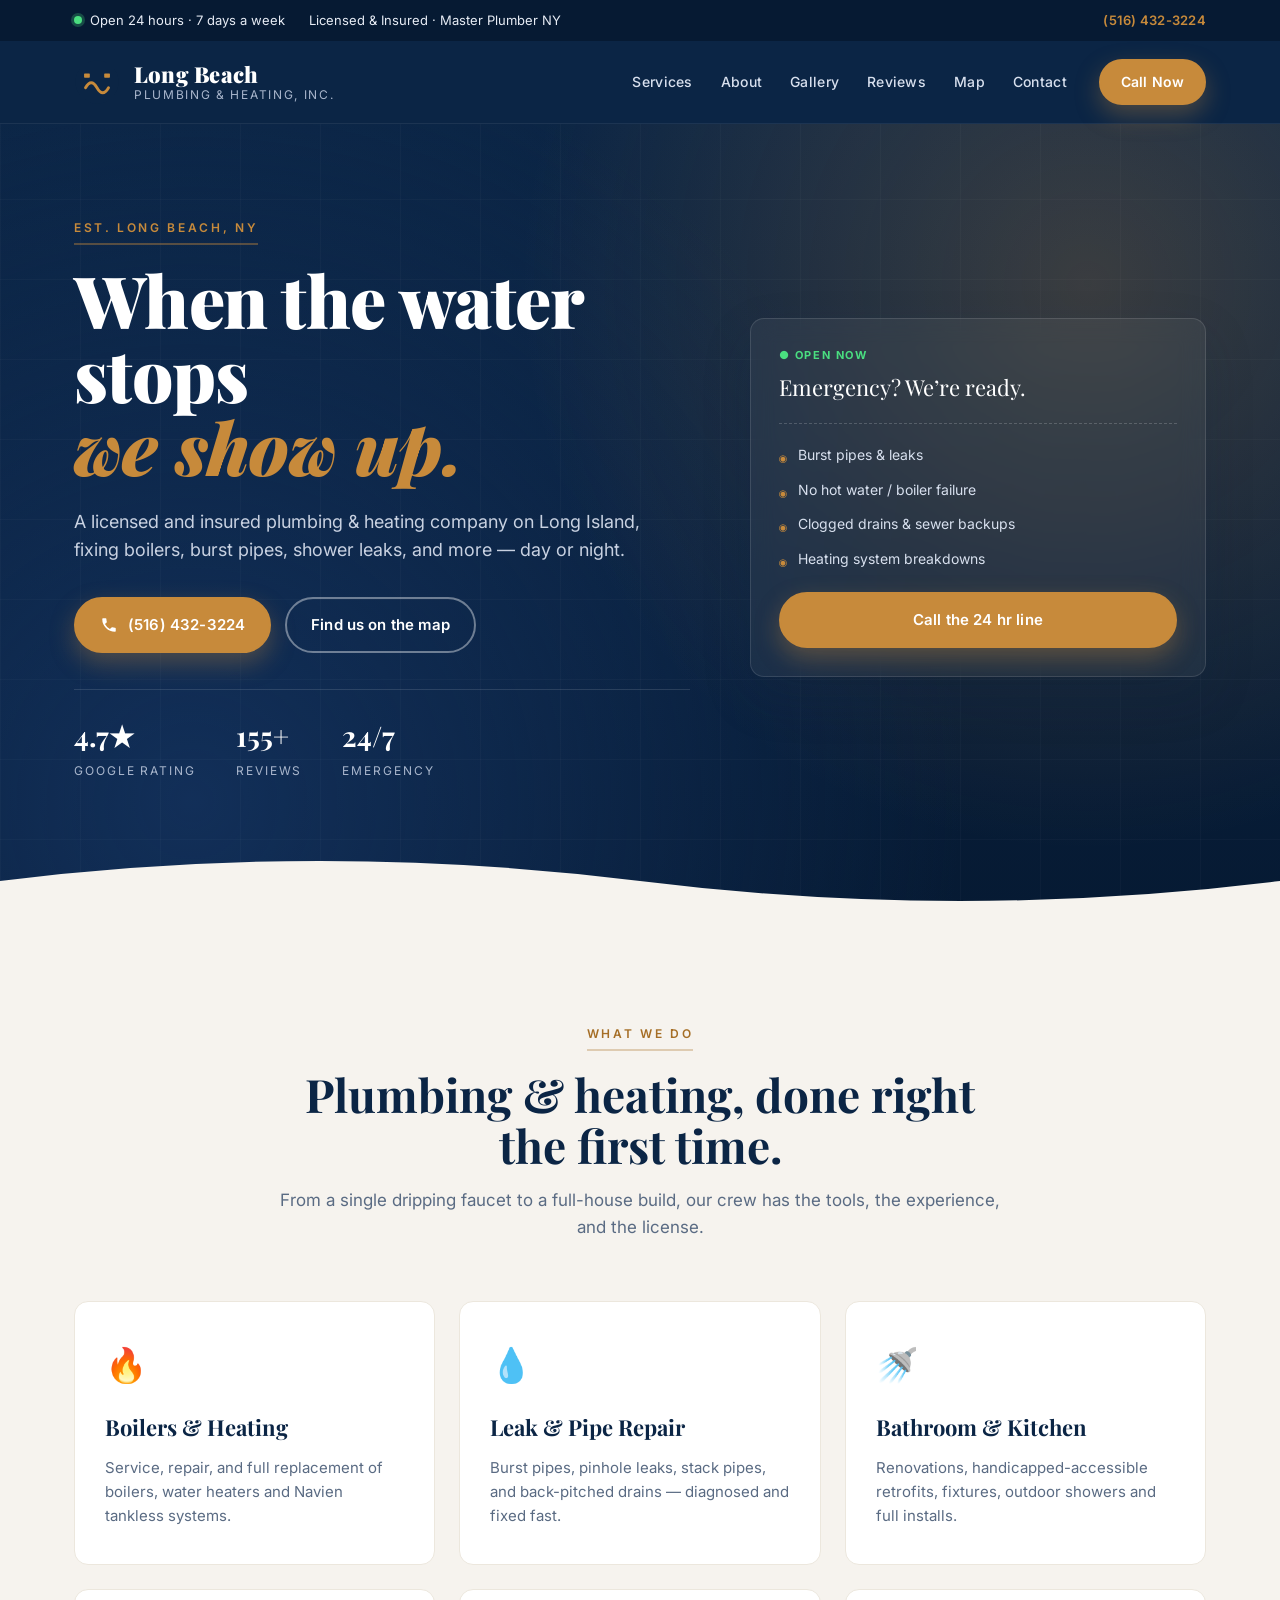
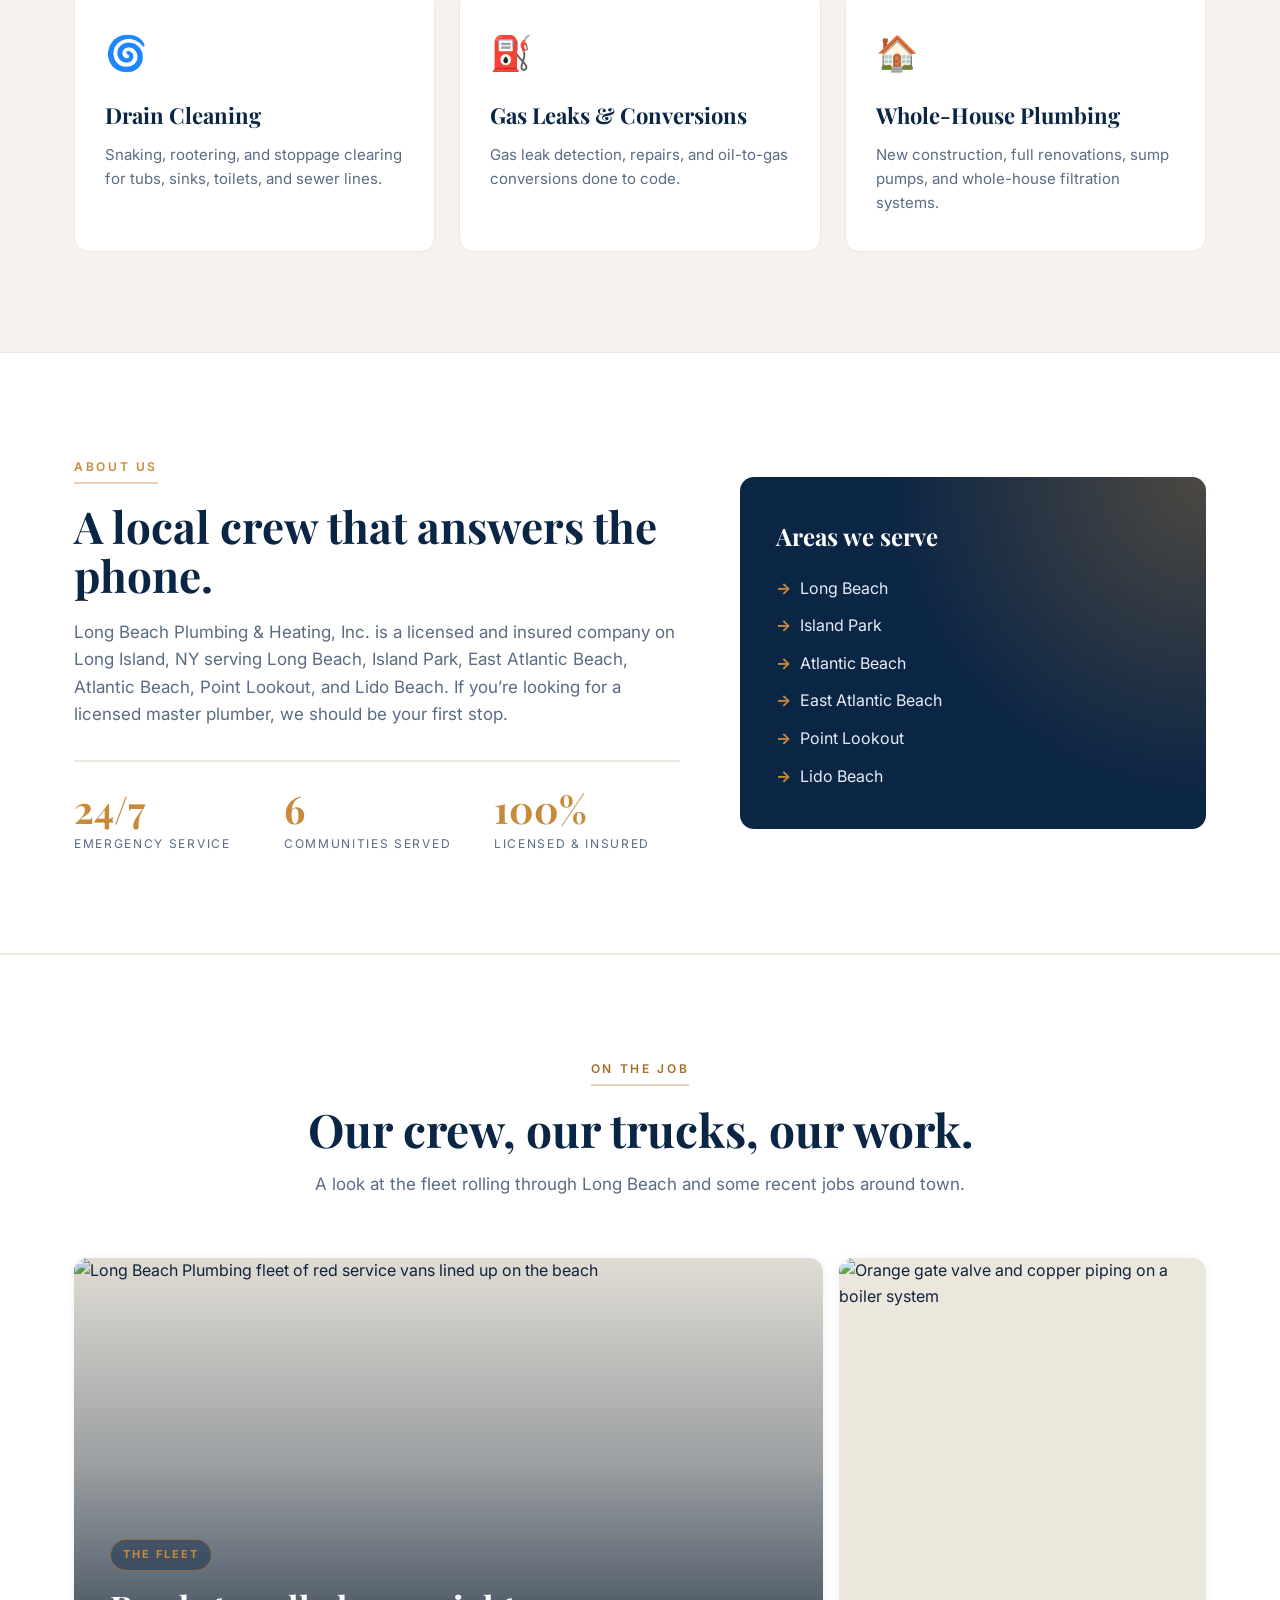
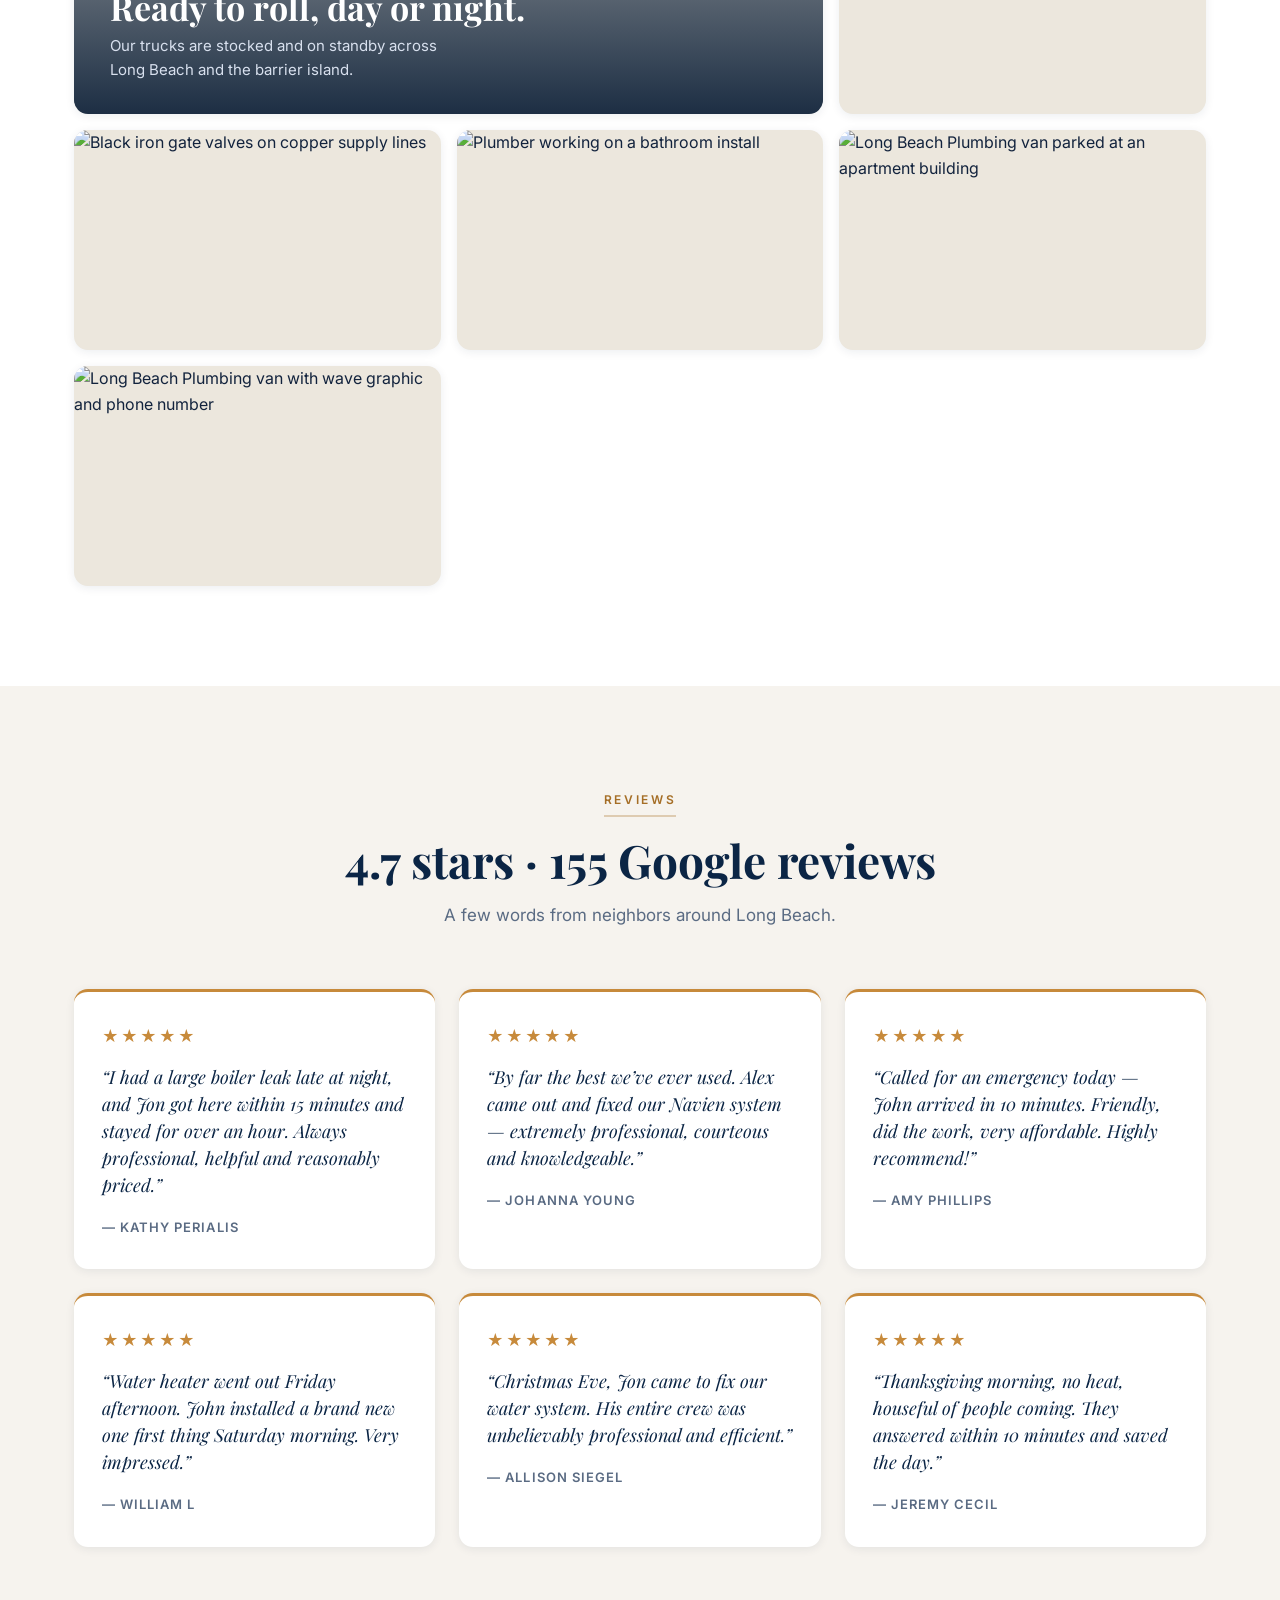
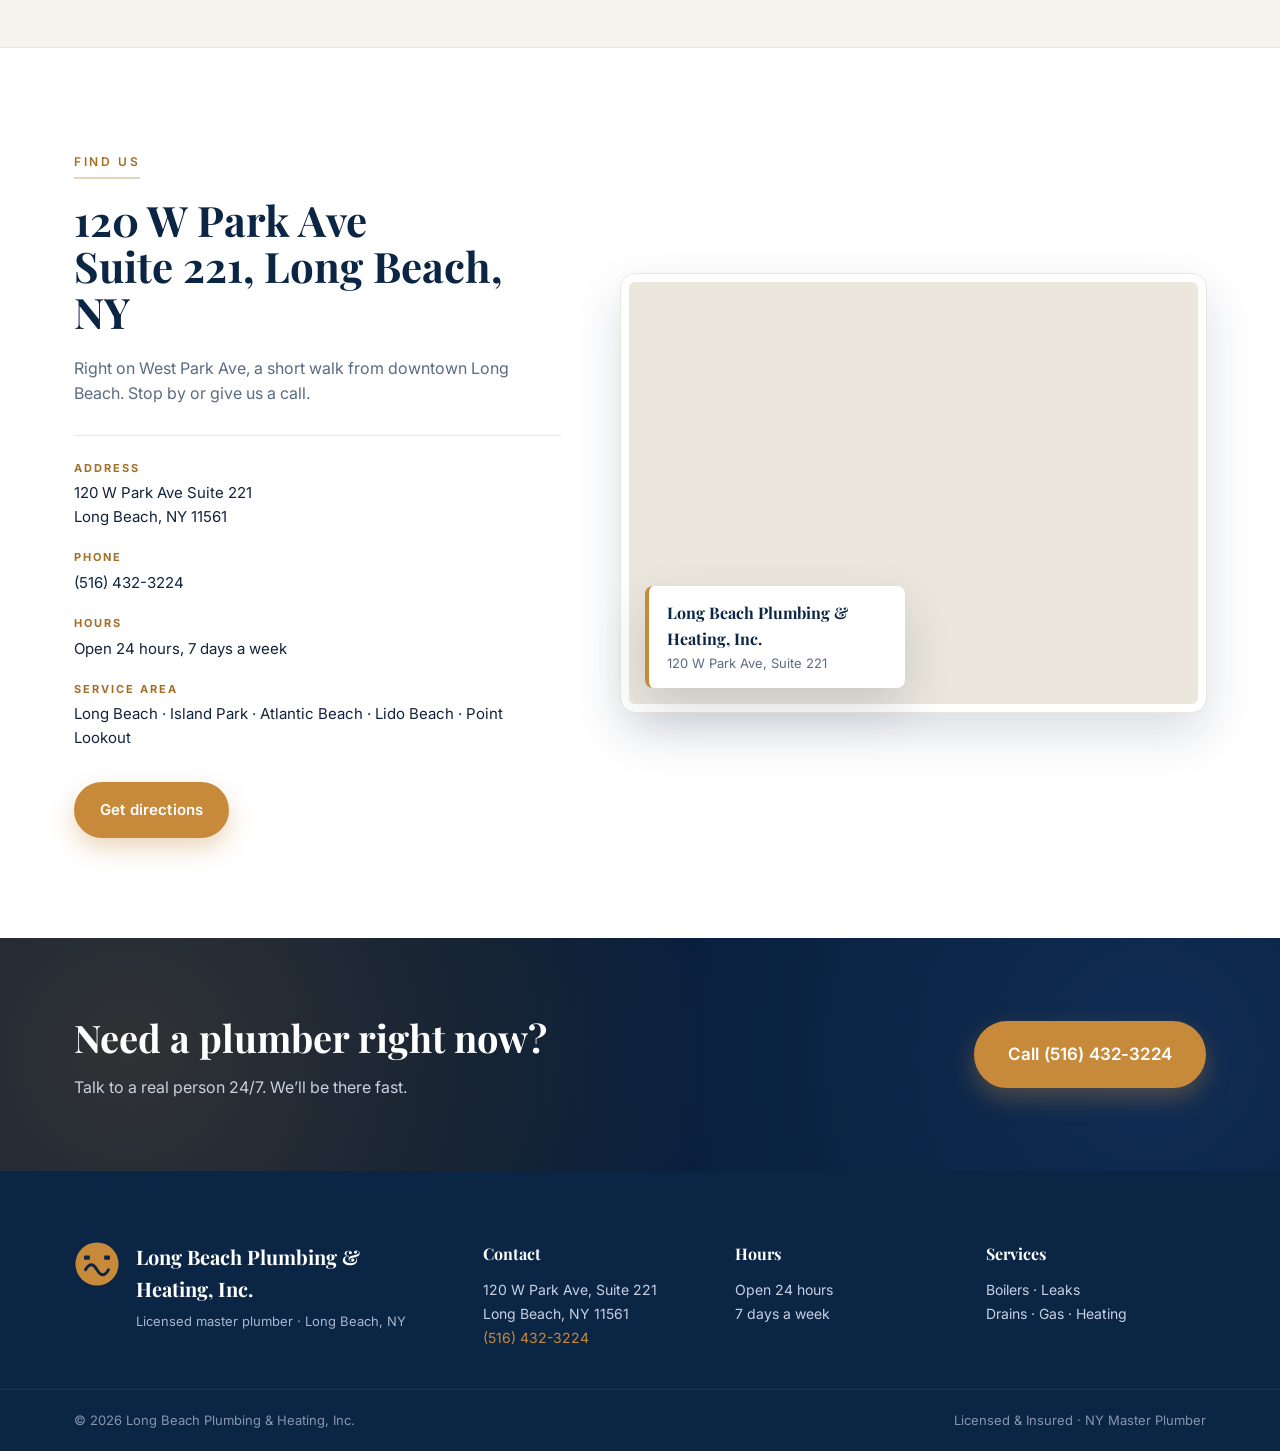
==== commit 7c7d920c: "Use only 6 complete gallery photos with feature layout Drop the 3 cut-off photos from the gallery an" ====
--- a/index.html
+++ b/index.html
@@ -173,41 +173,48 @@
         <p>A look at the fleet rolling through Long Beach and some recent jobs around town.</p>
       </div>
       <div class="gallery-grid">
+        <figure class="g-item g-feature">
+          <img src="images/fleet-vans.jpg" alt="Long Beach Plumbing fleet of red service vans lined up on the beach" loading="lazy" />
+          <div class="g-overlay">
+            <span class="g-tag">The fleet</span>
+            <h3>Ready to roll, day or night.</h3>
+            <p>Our trucks are stocked and on standby across Long Beach and the barrier island.</p>
+          </div>
+        </figure>
         <figure class="g-item g-tall">
-          <img src="images/fleet-vans.jpg" alt="Long Beach Plumbing fleet of red service vans lined up" loading="lazy" />
-          <figcaption>The fleet &middot; Long Beach, NY</figcaption>
-        </figure>
-        <figure class="g-item">
           <img src="images/orange-valve.jpg" alt="Orange gate valve and copper piping on a boiler system" loading="lazy" />
-          <figcaption>Boiler valve replacement</figcaption>
+          <figcaption>
+            <span class="g-tag-sm">Boiler room</span>
+            Orange gate valve &amp; copper rework
+          </figcaption>
         </figure>
         <figure class="g-item">
           <img src="images/black-valve.jpg" alt="Black iron gate valves on copper supply lines" loading="lazy" />
-          <figcaption>New supply lines installed</figcaption>
-        </figure>
-        <figure class="g-item g-wide">
+          <figcaption>
+            <span class="g-tag-sm">Supply lines</span>
+            New iron gate valves installed
+          </figcaption>
+        </figure>
+        <figure class="g-item">
           <img src="images/bathroom-work.jpg" alt="Plumber working on a bathroom install" loading="lazy" />
-          <figcaption>Bathroom rough-in</figcaption>
+          <figcaption>
+            <span class="g-tag-sm">On the job</span>
+            Bathroom rough-in
+          </figcaption>
         </figure>
         <figure class="g-item">
           <img src="images/van-apartment.jpg" alt="Long Beach Plumbing van parked at an apartment building" loading="lazy" />
-          <figcaption>On a service call</figcaption>
+          <figcaption>
+            <span class="g-tag-sm">Service call</span>
+            Multi-family building
+          </figcaption>
         </figure>
         <figure class="g-item">
           <img src="images/van-closeup.jpg" alt="Long Beach Plumbing van with wave graphic and phone number" loading="lazy" />
-          <figcaption>Call 516-43-BEACH</figcaption>
-        </figure>
-        <figure class="g-item">
-          <img src="images/ceiling-access.jpg" alt="Ceiling access panel cut to reach a leaking pipe" loading="lazy" />
-          <figcaption>Locating a ceiling leak</figcaption>
-        </figure>
-        <figure class="g-item">
-          <img src="images/storefront.jpg" alt="Long Beach Plumbing shop exterior" loading="lazy" />
-          <figcaption>The shop on W Park Ave</figcaption>
-        </figure>
-        <figure class="g-item">
-          <img src="images/tub-spout.jpg" alt="Newly installed chrome bathtub spout" loading="lazy" />
-          <figcaption>Fresh tub spout install</figcaption>
+          <figcaption>
+            <span class="g-tag-sm">Spotted around town</span>
+            Call 516-43-BEACH
+          </figcaption>
         </figure>
       </div>
     </div>
--- a/styles.css
+++ b/styles.css
@@ -506,8 +506,8 @@
 }
 .gallery-grid {
   display: grid;
-  grid-template-columns: repeat(4, 1fr);
-  grid-auto-rows: 200px;
+  grid-template-columns: repeat(3, 1fr);
+  grid-auto-rows: 220px;
   gap: 16px;
 }
 .g-item {
@@ -523,37 +523,98 @@
   height: 100%;
   object-fit: cover;
   display: block;
-  transition: transform .5s ease;
-}
-.g-item:hover img { transform: scale(1.06); }
+  transition: transform .6s ease;
+}
+.g-item:hover img { transform: scale(1.05); }
+
+/* Small captions for secondary items */
 .g-item figcaption {
   position: absolute;
   left: 0; right: 0; bottom: 0;
-  padding: 14px 16px 12px;
-  background: linear-gradient(180deg, transparent 0%, rgba(6,26,51,0.85) 100%);
-  color: #fff;
-  font-size: 13px;
-  font-weight: 500;
-  letter-spacing: 0.02em;
+  padding: 16px 18px 14px;
+  background: linear-gradient(180deg, transparent 0%, rgba(6,26,51,0.88) 100%);
+  color: #fff;
+  font-family: var(--serif);
+  font-size: 16px;
+  line-height: 1.3;
   opacity: 0;
-  transform: translateY(8px);
+  transform: translateY(10px);
   transition: opacity .3s ease, transform .3s ease;
 }
 .g-item:hover figcaption {
   opacity: 1;
   transform: translateY(0);
 }
+.g-tag-sm {
+  display: block;
+  font-family: var(--sans);
+  font-size: 10px;
+  font-weight: 700;
+  letter-spacing: 0.16em;
+  text-transform: uppercase;
+  color: var(--copper);
+  margin-bottom: 4px;
+}
+
+/* Tall item spans 2 rows */
 .g-tall { grid-row: span 2; }
-.g-wide { grid-column: span 2; }
+
+/* Feature item: the hero photo of the fleet */
+.g-feature {
+  grid-column: span 2;
+  grid-row: span 2;
+}
+.g-feature .g-overlay {
+  position: absolute;
+  inset: 0;
+  display: flex;
+  flex-direction: column;
+  justify-content: flex-end;
+  padding: 36px 36px 32px;
+  background:
+    linear-gradient(180deg, rgba(6,26,51,0.05) 0%, rgba(6,26,51,0.35) 45%, rgba(6,26,51,0.9) 100%);
+  color: #fff;
+}
+.g-feature .g-tag {
+  display: inline-block;
+  align-self: flex-start;
+  font-size: 11px;
+  font-weight: 700;
+  letter-spacing: 0.18em;
+  text-transform: uppercase;
+  color: var(--copper);
+  padding: 6px 12px;
+  border: 1px solid rgba(199, 138, 59, 0.55);
+  border-radius: 999px;
+  background: rgba(11, 37, 69, 0.45);
+  margin-bottom: 18px;
+  backdrop-filter: blur(4px);
+  -webkit-backdrop-filter: blur(4px);
+}
+.g-feature h3 {
+  font-family: var(--serif);
+  font-size: clamp(24px, 3vw, 34px);
+  line-height: 1.1;
+  margin: 0 0 8px;
+  max-width: 22ch;
+}
+.g-feature p {
+  margin: 0;
+  font-size: 15px;
+  color: #d8e0ee;
+  max-width: 40ch;
+}
 
 @media (max-width: 960px) {
-  .gallery-grid { grid-template-columns: repeat(2, 1fr); grid-auto-rows: 180px; }
-  .g-tall { grid-row: span 2; }
-  .g-wide { grid-column: span 2; }
+  .gallery-grid { grid-template-columns: repeat(2, 1fr); grid-auto-rows: 200px; }
+  .g-feature { grid-column: span 2; grid-row: span 1; }
+  .g-feature .g-overlay { padding: 24px; }
+  .g-tall { grid-row: span 1; }
 }
 @media (max-width: 560px) {
-  .gallery-grid { grid-template-columns: 1fr; grid-auto-rows: 220px; }
-  .g-tall, .g-wide { grid-row: auto; grid-column: auto; }
+  .gallery-grid { grid-template-columns: 1fr; grid-auto-rows: 240px; }
+  .g-feature, .g-tall { grid-column: auto; grid-row: auto; }
+  .g-item figcaption { opacity: 1; transform: none; }
 }
 
 /* ---------- Reviews ---------- */
